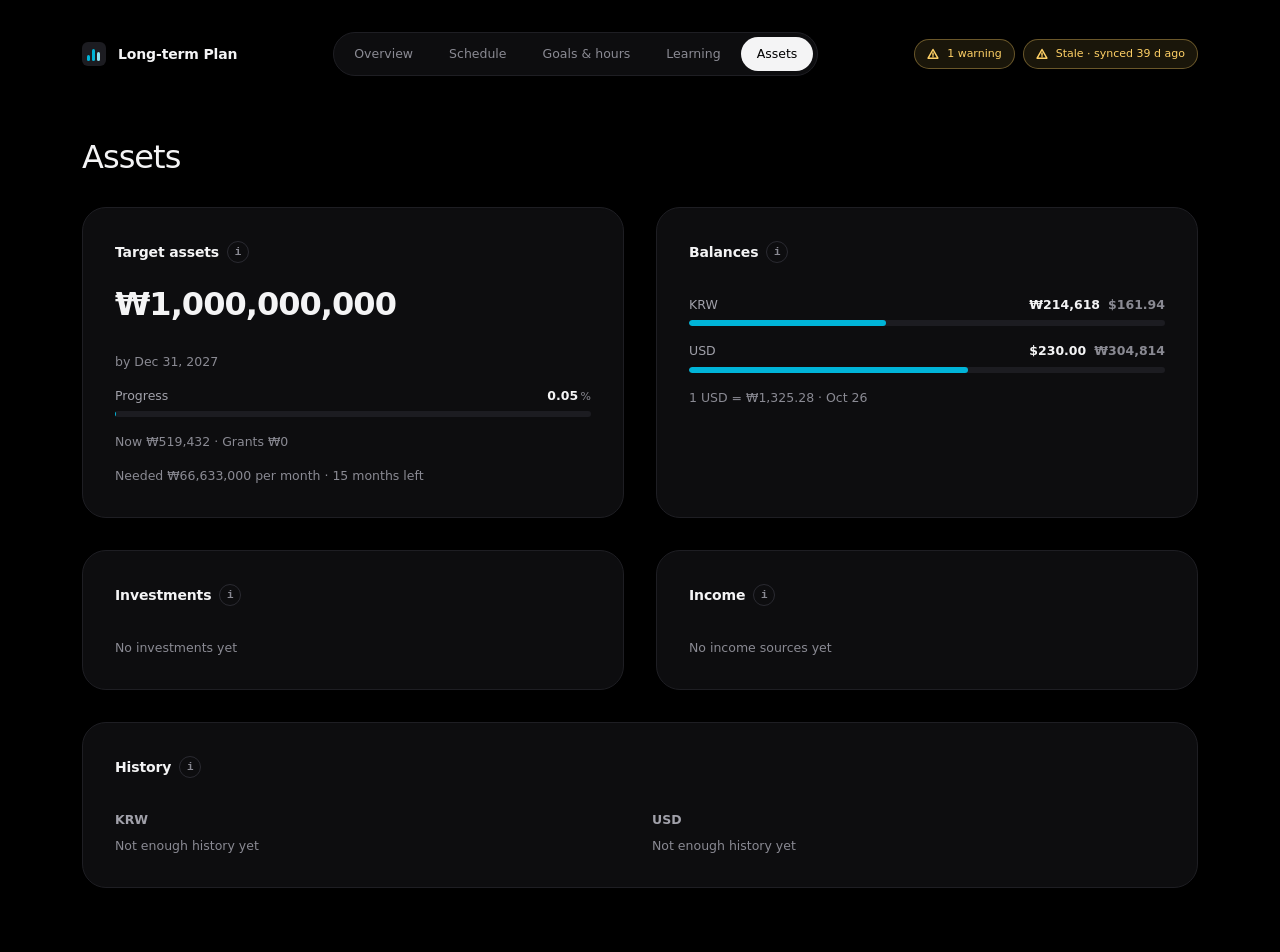
==== assets.html @ 151f0f2e "Update dashboard 2026-10-27 15:44" ====
<!doctype html>
<html lang="en">
  <head>
    <meta charset="utf-8" />
    <meta name="viewport" content="width=device-width, initial-scale=1" />
    <title>Assets · Long-term Plan</title>
    <script type="module" crossorigin src="./assets/assets-DUbxH44J.js"></script>
    <link rel="modulepreload" crossorigin href="./assets/common-BaVeG4h6.js">
    <link rel="modulepreload" crossorigin href="./assets/line-BqFAXQ5T.js">
    <link rel="stylesheet" crossorigin href="./assets/common-CE85jbxt.css">
  </head>
  <body>
    <main id="app">Loading…</main>
  </body>
</html>
---- assets/common-CE85jbxt.css ----
.chart{position:relative;min-width:0;width:100%}.chart canvas{display:block;max-width:100%;border-radius:var(--r-xs);touch-action:manipulation}.chart canvas:focus-visible{outline:2px solid var(--accent-soft);outline-offset:4px}.chart-sr{position:absolute;width:1px;height:1px;margin:-1px;padding:0;overflow:hidden;clip:rect(0 0 0 0);clip-path:inset(50%);white-space:nowrap;border:0}.chart-fallback{overflow-x:auto}.chart-table{width:100%;border-collapse:collapse;font-size:var(--t-sm);color:var(--ink-2)}.chart-table caption{text-align:left;color:var(--ink-3);font-size:var(--t-xs);padding-bottom:var(--s1)}.chart-table th,.chart-table td{text-align:left;padding:6px var(--s1);border-bottom:1px solid var(--line);font-weight:500}.chart-table thead th{color:var(--ink-3);font-size:var(--t-xs)}.chart-table tbody th{color:var(--ink)}.chart-legend{display:flex;flex-wrap:wrap;align-items:center;gap:var(--s1) var(--s3);margin-top:var(--s2);color:var(--ink-2);font-size:var(--t-xs)}.chart-key{display:inline-flex;align-items:center;gap:6px;white-space:nowrap}.chart-sw{display:inline-block;flex:none;width:10px;height:10px;border-radius:var(--r-xs);background:var(--sw)}.chart-sw-line{width:14px;height:2px;border-radius:1px}.chart-sw-dot{width:8px;height:8px;border-radius:50%}.chart-sw-under{height:10px;background:linear-gradient(to top,var(--sw) 0 3px,var(--card-3) 3px)}.chart-sw-outline{background:var(--card-3);box-shadow:inset 0 0 0 2px var(--sw)}.chart-sw-hatch{background:repeating-linear-gradient(135deg,var(--sw) 0 1.5px,var(--card-2) 1.5px 4px)}.chart-sw-dash{width:14px;height:0;border-radius:0;background:none;border-top:2px dashed var(--sw)}.chart-sw-faded{opacity:.4}.chart-sw-warn{width:0;height:0;border-radius:0;background:none;border-left:5px solid transparent;border-right:5px solid transparent;border-bottom:9px solid var(--sw)}.chart-toggles{display:flex;flex-wrap:wrap;gap:var(--s1);margin-top:var(--s3)}.chart-toggle{display:inline-flex;align-items:center;gap:var(--s1);padding:6px var(--s2);border-radius:var(--r-pill);border:1px solid var(--line-2);background:var(--card-2);color:var(--ink);font-size:var(--t-xs);cursor:pointer;transition:opacity .25s var(--spring),background-color .25s var(--spring)}.chart-toggle:hover{background:var(--card-3)}.chart-toggle[aria-pressed=false]{opacity:.45}.chart-toggle[aria-pressed=false] .chart-sw{background:transparent;box-shadow:inset 0 0 0 1.5px var(--sw)}.chart-toggle .nu{color:var(--ink-2)}.ct-h{color:var(--ink);font-weight:600;margin-bottom:4px}.ct-r{display:flex;align-items:center;gap:var(--s1)}.ct-k{color:var(--ink-2)}.ct-v{margin-left:auto;padding-left:var(--s2);color:var(--ink);font-variant-numeric:tabular-nums;white-space:nowrap}.ct-n{margin-top:6px;color:var(--ink-3);font-size:var(--t-xs)}:root{color-scheme:dark;--bg: #000000;--card: #0D0D0F;--card-2: #151518;--card-3: #1C1C21;--line: #1E1E23;--line-2: #2A2A31;--ink: #F4F4F5;--ink-2: #A1A1AA;--ink-3: #8A8A93;--ink-4: #71717A;--accent: #00B4D8;--accent-hi: #48CAE4;--accent-soft: #90E0EF;--step-1: #03045E;--step-2: #023E8A;--step-3: #0077B6;--step-4: #00B4D8;--step-5: #48CAE4;--step-6: #90E0EF;--heat-2: #0096C7;--cat-1: #0096C7;--cat-2: #DE7501;--cat-3: #E2408E;--cat-4: #8837C6;--cat-other: #77727F;--warn: #FFD166;--warn-tint: rgba(255, 209, 102, .1);--warn-edge: rgba(255, 209, 102, .35);--s1: 8px;--s2: 12px;--s3: 16px;--s4: 24px;--s5: 32px;--s6: 48px;--s7: 64px;--t-xs: 11px;--t-sm: 12.5px;--t-md: 14px;--t-lg: 16px;--t-xl: 24px;--t-2xl: 32px;--r-card: 24px;--r-in: 14px;--r-sm: 6px;--r-xs: 3px;--r-pill: 999px;--sans: ui-sans-serif, system-ui, -apple-system, "Segoe UI", Roboto, "Helvetica Neue", Arial, sans-serif;--mono: ui-monospace, "SFMono-Regular", Menlo, Consolas, "Liberation Mono", monospace;--spring: cubic-bezier(.2, .8, .2, 1);--spring-bounce: cubic-bezier(.34, 1.32, .64, 1);--glass-tint: rgba(28, 28, 33, .84);--glass-solid: #1C1C21;--glass-spec: linear-gradient(140deg, rgba(244, 244, 245, .1) 0%, rgba(244, 244, 245, .025) 36%, rgba(244, 244, 245, 0) 58%, rgba(244, 244, 245, .045) 100%);--glass-edge: rgba(244, 244, 245, .12);--glass-shadow: inset 1px 1px 0 rgba(244, 244, 245, .16), inset -1px -1px 0 rgba(244, 244, 245, .03), 0 18px 40px -12px rgba(0, 0, 0, .75), 0 2px 8px rgba(0, 0, 0, .35);--glass-blur: blur(20px) saturate(180%)}*{box-sizing:border-box}html{scroll-behavior:smooth;-webkit-text-size-adjust:100%}html.locked{overflow:hidden}body{margin:0;background:var(--bg);color:var(--ink);font-family:var(--sans);font-size:var(--t-md);line-height:1.45;-webkit-font-smoothing:antialiased;font-variant-numeric:tabular-nums}button{font:inherit;color:inherit}:focus-visible{outline:2px solid var(--accent-soft);outline-offset:2px}[hidden]{display:none!important}.sr-only{position:absolute;width:1px;height:1px;margin:-1px;padding:0;overflow:hidden;clip:rect(0 0 0 0);white-space:nowrap;border:0}.ic{width:12px;height:12px;flex:none;fill:none;stroke:currentColor;stroke-width:2;stroke-linecap:round;stroke-linejoin:round}.wrap{max-width:1180px;margin:0 auto;padding:var(--s5) var(--s5) var(--s7)}.nu{white-space:nowrap}.nu .u{font-size:max(.56em,var(--t-xs));font-weight:500;color:var(--ink-3);margin-left:.22em;letter-spacing:0}.top{display:flex;align-items:center;flex-wrap:wrap;gap:var(--s2) var(--s3)}.brand{display:flex;align-items:center;gap:var(--s2);color:var(--ink);text-decoration:none;font-weight:600;font-size:var(--t-md);letter-spacing:-.01em;white-space:nowrap;border-radius:var(--r-sm)}.logo{display:inline-flex;align-items:flex-end;gap:2px;height:24px;width:24px;padding:5px;border-radius:var(--r-sm);background:var(--card-3)}.logo i{display:block;width:3px;border-radius:2px;background:var(--accent)}.logo i:nth-child(1){height:6px}.logo i:nth-child(2){height:12px}.logo i:nth-child(3){height:9px;background:var(--accent-soft)}.nav{display:flex;gap:4px;padding:4px;margin:0 auto;background:var(--card);border:1px solid var(--line);border-radius:var(--r-pill);overflow-x:auto;scrollbar-width:none}.nav::-webkit-scrollbar{display:none}.nav a{padding:var(--s1) var(--s3);border-radius:var(--r-pill);color:var(--ink-3);text-decoration:none;font-size:var(--t-sm);font-weight:500;white-space:nowrap;text-align:center;transition:color .25s var(--spring),background-color .25s var(--spring)}.nav a:hover{color:var(--ink);background:var(--card-2)}.nav a[aria-current=page]{color:var(--bg);background:var(--ink)}.badges{display:flex;align-items:center;justify-content:flex-end;flex-wrap:wrap;gap:var(--s1)}.badge{display:inline-flex;align-items:center;gap:var(--s1);padding:6px var(--s2);border-radius:var(--r-pill);background:var(--card);border:1px solid var(--line);font-size:var(--t-xs);font-weight:500;color:var(--ink-2);white-space:nowrap;outline-offset:2px}.badge .mark-slot{display:inline-flex}.badge .dot{width:7px;height:7px;border-radius:50%;background:var(--accent-soft);animation:pulse 2.4s var(--spring) infinite}.badge.unknown .dot{background:var(--ink-4);animation:none}.badge.lint .ic{color:var(--accent-soft)}.badge.warn{color:var(--warn);background:var(--warn-tint);border-color:var(--warn-edge)}.badge.warn .ic{color:var(--warn)}.badge.newer{color:var(--ink-3);background:transparent;border-color:transparent;padding-left:0;padding-right:0}@keyframes pulse{0%{box-shadow:0 0 #90e0ef73}70%{box-shadow:0 0 0 7px #90e0ef00}to{box-shadow:0 0 #90e0ef00}}.hello{display:flex;align-items:flex-end;justify-content:space-between;flex-wrap:wrap;gap:var(--s3);margin:var(--s7) 0 var(--s5)}.hello h1{margin:0;font-size:var(--t-2xl);font-weight:500;letter-spacing:-.03em;line-height:1.1}.seg{display:inline-flex;padding:4px;background:var(--card);border:1px solid var(--line);border-radius:var(--r-pill)}.seg button{border:1px solid transparent;background:none;padding:var(--s1) var(--s3);border-radius:var(--r-pill);font-size:var(--t-sm);font-weight:500;color:var(--ink-3);cursor:pointer;white-space:nowrap;transition:color .25s var(--spring),background-color .35s var(--spring),border-color .35s var(--spring)}.seg button:hover{color:var(--ink-2)}.seg button[aria-checked=true]{color:var(--ink);background:var(--card-3);border-color:var(--line-2)}.seg button:focus-visible{outline-offset:0}.row{display:grid;gap:var(--s5)}.row.two{grid-template-columns:1fr 1fr}.row[aria-busy=true]{min-height:200px}.card{position:relative;min-width:0;background:var(--card);border:1px solid var(--line);border-radius:var(--r-card);padding:var(--s5);transition:border-color .35s var(--spring),transform .45s var(--spring),box-shadow .45s var(--spring)}.card:hover{border-color:var(--line-2);transform:translateY(-1px);box-shadow:0 18px 40px -20px #000000e6}.card-h{display:flex;align-items:center;justify-content:space-between;gap:var(--s1) var(--s2);min-height:24px}.card-h h3{margin:0;font-size:var(--t-md);font-weight:600;letter-spacing:-.01em;display:flex;align-items:center;gap:var(--s1);min-width:0}.card-v:empty{display:none}.card-v{margin-top:var(--s4)}.bignum{font-size:var(--t-2xl);font-weight:600;letter-spacing:-.03em;line-height:1}.card-b{margin-top:var(--s5)}.card-state{display:flex;align-items:center;flex-wrap:wrap;gap:var(--s2);color:var(--ink-2);font-size:var(--t-sm)}.card-state p{margin:0}.card-state .ic{width:14px;height:14px;color:var(--ink-3)}.card-state.empty{color:var(--ink-3)}.btn{display:inline-flex;align-items:center;gap:var(--s1);padding:6px var(--s3);border-radius:var(--r-pill);border:1px solid var(--line-2);background:var(--card-2);color:var(--ink);font-size:var(--t-sm);font-weight:500;cursor:pointer;transition:background-color .25s var(--spring),border-color .25s var(--spring),transform .3s var(--spring-bounce)}.btn:hover{background:var(--card-3);border-color:var(--ink-4)}.btn:active{transform:scale(.96)}.info{width:22px;height:22px;padding:0;flex:none;border-radius:50%;border:1px solid var(--line-2);background:transparent;color:var(--ink-3);font-family:var(--mono);font-size:var(--t-xs);font-weight:600;line-height:1;cursor:pointer;display:inline-grid;place-items:center;transition:color .25s var(--spring),border-color .25s var(--spring),background-color .25s var(--spring),transform .35s var(--spring-bounce)}.info:hover,.info[aria-expanded=true]{color:var(--ink);border-color:var(--ink-4);background:var(--card-2)}.info:active{transform:scale(.92)}.chips{display:flex;flex-wrap:wrap;gap:var(--s1)}.kv{display:grid;grid-template-columns:auto 1fr;gap:var(--s2) var(--s4);margin:0;font-size:var(--t-md)}.kv dt{color:var(--ink-3)}.kv dd{margin:0;color:var(--ink);font-weight:600}.reveal{opacity:0}.reveal.in{animation:rise .8s var(--spring) both;animation-delay:calc(var(--i, 0) * 90ms)}@keyframes rise{0%{opacity:0;translate:0 16px}to{opacity:1;translate:0 0}}.no-motion *,.no-motion *:before,.no-motion *:after{animation:none!important;transition:none!important}.no-motion .reveal{opacity:1!important}.no-motion{scroll-behavior:auto}@media(prefers-reduced-motion:reduce){*,*:before,*:after{animation:none!important;transition:none!important}.reveal{opacity:1!important}html{scroll-behavior:auto}}@media(max-width:860px){.row.two{grid-template-columns:1fr}.nav{order:3;flex:1 1 100%;margin:0}.nav a{flex:1 1 auto}.badges{margin-left:auto}}@media(max-width:380px){.nav a{font-size:var(--t-xs)}}@media(max-width:640px){.wrap{padding:var(--s3) var(--s3) var(--s6)}.nav{gap:2px}.nav a{padding:var(--s1) 6px}.hello{margin:var(--s6) 0 var(--s4)}.seg{width:100%}.seg button{flex:1}.row{gap:var(--s3)}.card{padding:var(--s4)}.card-b{margin-top:var(--s4)}}.glass{background:var(--glass-spec),var(--glass-tint);-webkit-backdrop-filter:var(--glass-blur);backdrop-filter:var(--glass-blur);border:1px solid var(--glass-edge);box-shadow:var(--glass-shadow);color:var(--ink-2)}@supports not ((backdrop-filter: blur(1px)) or (-webkit-backdrop-filter: blur(1px))){.glass{background:var(--glass-spec),var(--glass-solid)}}@media(prefers-reduced-transparency:reduce){.glass{background:var(--glass-solid);-webkit-backdrop-filter:none;backdrop-filter:none}}.tip{position:fixed;left:0;top:0;z-index:60;pointer-events:none;max-width:280px;padding:10px var(--s2);border-radius:var(--r-in);font-size:var(--t-sm);line-height:1.5;color:var(--ink);--glass-tint: rgba(28, 28, 33, .92);opacity:0;visibility:hidden;transform:translateY(4px) scale(.98);transition:opacity .18s var(--spring),transform .3s var(--spring),visibility 0s linear .3s}.tip.on{opacity:1;visibility:visible;transform:none;transition:opacity .18s var(--spring),transform .3s var(--spring)}.pop{position:absolute;z-index:50;padding:var(--s2) var(--s3);border-radius:var(--r-in);font-size:var(--t-sm);line-height:1.55;opacity:0;transform:scale(.94) translateY(-6px);transition:opacity .2s var(--spring),transform .38s var(--spring)}.pop{font-weight:400;letter-spacing:normal;text-align:left;white-space:normal}.card:has(.pop){z-index:5}.pop.open{opacity:1;transform:none;transition:opacity .22s var(--spring),transform .42s var(--spring-bounce)}.pop:focus,.pop:focus-visible{outline:none}.pop p{margin:0}.pop p+p{margin-top:6px}.pop .pop-h{color:var(--ink);font-weight:600;margin-bottom:4px}.scrim{position:fixed;top:0;right:0;bottom:0;left:0;z-index:70;background:#0009;opacity:0;transition:opacity .3s var(--spring)}.scrim.open{opacity:1}.drawer{position:fixed;z-index:71;top:var(--s2);right:var(--s2);bottom:var(--s2);width:min(420px,calc(100vw - var(--s4)));display:flex;flex-direction:column;border-radius:var(--r-card);overflow:hidden;--glass-tint: rgba(28, 28, 33, .92);transform:translate(calc(100% + var(--s4)));transition:transform .45s var(--spring)}.drawer.open{transform:none}.drawer:focus,.drawer:focus-visible{outline:none}.drawer-h{display:flex;align-items:center;justify-content:space-between;gap:var(--s2);padding:var(--s4) var(--s4) var(--s3)}.drawer-h h2{margin:0;font-size:var(--t-lg);font-weight:600;color:var(--ink);letter-spacing:-.01em}.drawer-x{width:32px;height:32px;padding:0;display:inline-grid;place-items:center;flex:none;border-radius:var(--r-pill);border:1px solid var(--glass-edge);background:transparent;color:var(--ink-2);cursor:pointer;transition:color .2s var(--spring),background-color .2s var(--spring)}.drawer-x:hover{color:var(--ink);background:#f4f4f50f}.drawer-x .ic{width:14px;height:14px}.drawer-b{flex:1;overflow-y:auto;padding:0 var(--s4) var(--s4);overscroll-behavior:contain}@media(max-width:600px){.drawer{top:auto;left:var(--s1);right:var(--s1);bottom:0;width:auto;max-height:82vh;border-radius:var(--r-card) var(--r-card) 0 0;border-bottom:0;transform:translateY(100%)}}.card.wide{grid-column:1 / -1}.card.span2{grid-column:span 2}.card.tall{grid-row:span 2}.card.tall.failed{grid-row:auto}.wrap[data-page=overview] .row.two{grid-template-columns:repeat(3,minmax(0,1fr))}.wrap[data-page=schedule] .row.two{align-items:start;grid-template-rows:auto auto 1fr}@media(max-width:860px){.wrap[data-page=overview] .row.two{grid-template-columns:minmax(0,1fr)}.card.span2{grid-column:auto}.card.tall{grid-row:auto}.wrap[data-page=schedule] .row.two{grid-template-rows:none}}.muted{margin:0;color:var(--ink-3);font-size:var(--t-sm)}.card-foot{display:flex;flex-wrap:wrap;align-items:center;gap:var(--s1) var(--s3);margin-top:var(--s3)}.nu.dim .v{color:var(--ink-3)}.status{display:inline-flex;align-items:center;gap:6px;color:var(--ink-2);font-size:var(--t-sm);font-weight:500}.status .ic{width:14px;height:14px}.status.ok .ic{color:var(--accent-soft)}.status.warn{color:var(--warn)}.tag{display:inline-flex;flex:none;align-items:center;gap:6px;padding:2px var(--s1);border-radius:var(--r-pill);border:1px solid var(--line-2);color:var(--ink-2);font-size:var(--t-xs);font-weight:500;white-space:nowrap}.tag .sw{width:8px;height:8px;border-radius:50%;background:var(--sw)}.tag .ic{width:10px;height:10px}.tag.exam{color:var(--warn);border-color:var(--warn-edge);background:var(--warn-tint)}.ext{display:inline-flex;align-items:center;gap:4px;width:fit-content;color:var(--accent-soft);font-size:var(--t-xs);font-weight:500;text-decoration:none;border-radius:var(--r-xs)}.ext:hover{color:var(--ink);text-decoration:underline;text-underline-offset:3px}.ext-ic{font-family:var(--mono)}.card.kpi{display:flex;flex-direction:column}.card.kpi .card-b{flex:1;display:flex;margin-top:var(--s3)}.kpi-b{flex:1;display:flex;flex-direction:column;gap:var(--s1);min-width:0}.kpi-name{display:flex;flex-wrap:wrap;align-items:center;gap:var(--s1);color:var(--ink);font-weight:500;overflow-wrap:anywhere}.kpi-when{color:var(--ink-3);font-size:var(--t-sm)}.kpi-row{display:flex;flex-wrap:wrap;align-items:center;gap:var(--s1) var(--s3)}.go{display:inline-flex;align-items:center;gap:6px;width:fit-content;margin-top:auto;padding-top:var(--s2);color:var(--ink-3);font-size:var(--t-xs);font-weight:500;text-decoration:none;border-radius:var(--r-xs);transition:color .25s var(--spring)}.go:after{content:"";position:absolute;top:0;right:0;bottom:0;left:0;border-radius:inherit}.card.kpi:hover .go,.go:focus-visible{color:var(--ink)}.card.kpi .info{position:relative;z-index:1}.items{list-style:none;margin:0;padding:0}.item{display:grid;grid-template-columns:minmax(0,1fr) auto;align-items:center;gap:4px var(--s3);padding:var(--s2) 0;border-top:1px solid var(--line)}.items>.item:first-child,.sep+.item{border-top:0}.it-main{display:flex;flex-wrap:wrap;align-items:center;gap:4px var(--s1);min-width:0}.it-name{color:var(--ink);font-weight:500;text-decoration:none;overflow-wrap:anywhere}a.it-name:hover{text-decoration:underline;text-underline-offset:3px}.it-due{display:flex;align-items:center;justify-content:flex-end;gap:var(--s1);font-size:var(--t-sm);white-space:nowrap}.it-due .d{color:var(--ink-2)}.rel{min-width:4.6em;text-align:right;color:var(--ink);font-weight:600}.rel .pre{margin-right:.25em;color:var(--ink-3);font-size:var(--t-xs);font-weight:500}.it-info{display:inline-grid;place-items:center;width:18px;height:18px;border-radius:50%;border:1px solid var(--line-2);color:var(--ink-4)}.it-info .ic{width:10px;height:10px}.item .ext{grid-column:1 / -1}.item.hl{margin:0 calc(-1 * var(--s1));padding-left:var(--s2);padding-right:var(--s1);border-radius:var(--r-sm);background:var(--card-2);box-shadow:inset 2px 0 0 var(--accent-soft)}.item.hl:focus{outline:none}.sep{padding:var(--s3) 0 4px;color:var(--ink-3);font-size:var(--t-xs);font-weight:600;letter-spacing:.02em}.sep:first-child{padding-top:0}.sep.none{font-weight:500}.filters{display:flex;flex-wrap:wrap;align-items:center;gap:var(--s1) var(--s2)}.chip-f{padding:6px var(--s2);border-radius:var(--r-pill);border:1px solid var(--line-2);background:var(--card-2);color:var(--ink);font-size:var(--t-xs);font-weight:500;cursor:pointer;transition:background-color .25s var(--spring),color .25s var(--spring)}.chip-f:hover{background:var(--card-3)}.chip-f[aria-pressed=false]{background:transparent;color:var(--ink-4);text-decoration:line-through}.search{flex:1 1 120px;min-width:0;padding:6px var(--s2);border-radius:var(--r-pill);border:1px solid var(--line-2);background:var(--card-2);color:var(--ink);font:inherit;font-size:var(--t-sm)}.search::placeholder{color:var(--ink-4)}.seg-mini{display:inline-flex;padding:3px;border-radius:var(--r-pill);border:1px solid var(--line);background:var(--card)}.seg-mini button{padding:4px 10px;border:0;border-radius:var(--r-pill);background:none;color:var(--ink-3);font-size:var(--t-xs);font-weight:500;white-space:nowrap;cursor:pointer}.seg-mini button[aria-pressed=true]{background:var(--card-3);color:var(--ink)}.up-list{margin-top:var(--s3)}.more{margin-top:var(--s2)}.more:empty{display:none}.range-l{margin-bottom:var(--s3)}.stats{display:flex;flex-wrap:wrap;gap:var(--s3) var(--s5)}.stat{display:flex;flex-direction:column;gap:2px;border-radius:var(--r-xs)}.stat .nu{font-size:var(--t-xl);font-weight:600;letter-spacing:-.02em;line-height:1.1}.stat-l{color:var(--ink-3);font-size:var(--t-xs)}.vitals{display:grid;grid-template-columns:repeat(2,minmax(0,1fr));gap:var(--s4) var(--s6)}.vitals .card-foot{grid-column:1 / -1;margin-top:0}.vt-col{display:flex;flex-direction:column;gap:var(--s2);min-width:0}.vt-h{display:flex;flex-wrap:wrap;justify-content:space-between;gap:4px var(--s2);color:var(--ink-2);font-size:var(--t-sm)}@media(max-width:640px){.vitals{grid-template-columns:minmax(0,1fr)}}.pd-bars{display:flex;align-items:flex-end;gap:var(--s1);margin-top:var(--s1)}.pd-day{flex:1 1 0;min-width:0;max-width:48px;display:flex;flex-direction:column;align-items:center;gap:6px;border-radius:var(--r-xs)}.pd-track{position:relative;width:100%;max-width:14px;height:64px;overflow:hidden;border-radius:var(--r-xs);background:var(--card-3)}.pd-fill{position:absolute;right:0;bottom:0;left:0;background:var(--accent)}.pd-day.none .pd-track{background:none;box-shadow:inset 0 0 0 1px var(--line-2)}.pd-l{min-height:1em;color:var(--ink-3);font-family:var(--mono);font-size:var(--t-xs);white-space:nowrap}.rows{display:grid;gap:var(--s3)}.br{display:block;width:100%;min-width:0;padding:0;border:0;background:none;color:inherit;font:inherit;text-align:left;border-radius:var(--r-sm)}.br.press{width:calc(100% + 2 * var(--s1));margin:-6px calc(-1 * var(--s1));padding:6px var(--s1);cursor:pointer;transition:background-color .25s var(--spring)}.br.press:hover{background:var(--card-2)}.br-t{display:flex;justify-content:space-between;gap:var(--s2);margin-bottom:6px;font-size:var(--t-sm)}.br-l{min-width:0;overflow:hidden;color:var(--ink-2);text-overflow:ellipsis;white-space:nowrap}.br-v{display:flex;flex:none;gap:var(--s1);font-weight:600}.track{height:6px;overflow:hidden;border-radius:var(--r-pill);background:var(--card-3)}.track.unknown{background:repeating-linear-gradient(135deg,var(--line-2) 0 1.5px,var(--card-2) 1.5px 4px)}.fill{height:100%;border-radius:inherit;background:var(--accent)}.lgrid{display:grid;grid-template-columns:repeat(4,minmax(0,1fr));gap:var(--s4)}.lsec-n{margin-bottom:var(--s1);color:var(--ink-3);font-size:var(--t-xs);font-weight:600}.lcells{display:flex;flex-wrap:wrap;gap:6px}.lc{width:36px;height:36px;padding:0;border-radius:var(--r-sm);border:1px solid var(--line-2);background:var(--card-2);color:var(--ink-2);font-family:var(--mono);font-size:var(--t-sm);font-weight:600;cursor:pointer;transition:background-color .25s var(--spring),transform .3s var(--spring-bounce)}.lc:hover{background:var(--card-3);color:var(--ink)}.lc:active{transform:scale(.94)}.lc.done{border-color:transparent;background:var(--accent);color:var(--bg)}@media(max-width:860px){.lgrid{grid-template-columns:repeat(2,minmax(0,1fr))}}@media(max-width:480px){.lgrid{grid-template-columns:minmax(0,1fr)}}.hours{display:flex;flex-direction:column;gap:var(--s2)}.hm{position:relative;height:12px;margin-top:var(--s1);border-radius:var(--r-pill);background:var(--card-3)}.hm-in{position:absolute;top:0;bottom:0;left:0;border-radius:var(--r-pill) 0 0 var(--r-pill);background:var(--accent)}.hm-over{position:absolute;top:0;bottom:0;background:var(--warn)}.hm-cap{position:absolute;top:-4px;bottom:-4px;width:2px;margin-left:-1px;border-radius:1px;background:var(--ink)}.hm-scale{text-align:right;color:var(--ink-2);font-size:var(--t-sm)}.drow{display:flex;flex-wrap:wrap;gap:var(--s1) var(--s3);margin-bottom:var(--s3)}.drow:empty{display:none}.dsec{margin-top:var(--s4)}.dsec h3{margin:0 0 var(--s1);color:var(--ink-3);font-size:var(--t-xs);font-weight:600}.dtable{width:100%;border-collapse:collapse;font-size:var(--t-sm)}.dtable th,.dtable td{padding:var(--s1) 4px;border-bottom:1px solid var(--line);text-align:left;font-weight:500}.dtable thead th{color:var(--ink-3);font-size:var(--t-xs)}.dtable tbody th{color:var(--ink)}.dtable td{color:var(--ink-2)}.goals{list-style:none;margin:0;padding:0}.goal{display:grid;grid-template-columns:40px minmax(0,1fr);align-items:center;gap:6px var(--s2);padding:var(--s2) 0;border-top:1px solid var(--line)}.goal:first-child{border-top:0}.goal-code{color:var(--ink);font-family:var(--mono);font-size:var(--t-sm);font-weight:600}.goal-mid{display:flex;flex-direction:column;gap:6px;min-width:0}.goal .ext{grid-column:2}.goal.hl{margin:0 calc(-1 * var(--s1));padding-left:var(--s1);padding-right:var(--s1);border-radius:var(--r-sm);background:#f4f4f50d;box-shadow:inset 2px 0 0 var(--accent-soft)}.drawer .track{background:var(--line-2)}.hist2{display:grid;grid-template-columns:repeat(2,minmax(0,1fr));gap:var(--s4)}.hist-h{margin:0 0 var(--s1);color:var(--ink-2);font-size:var(--t-sm);font-weight:600}@media(max-width:640px){.hist2{grid-template-columns:minmax(0,1fr)}}
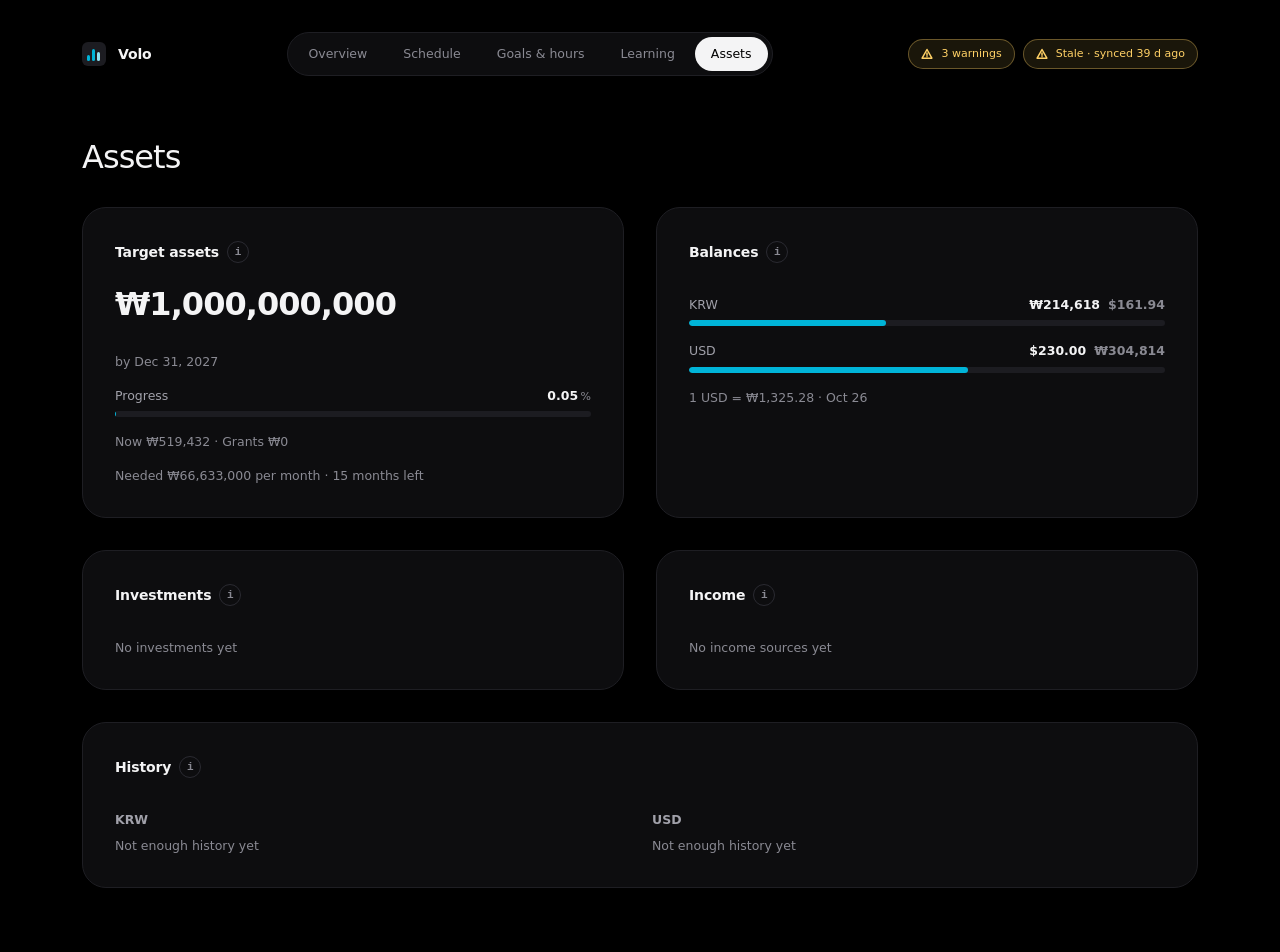
==== commit 55d97f18: "Update dashboard 2026-10-27 15:59" ====
--- a/assets.html
+++ b/assets.html
@@ -3,10 +3,10 @@
   <head>
     <meta charset="utf-8" />
     <meta name="viewport" content="width=device-width, initial-scale=1" />
-    <title>Assets · Long-term Plan</title>
-    <script type="module" crossorigin src="./assets/assets-DUbxH44J.js"></script>
-    <link rel="modulepreload" crossorigin href="./assets/common-BaVeG4h6.js">
-    <link rel="modulepreload" crossorigin href="./assets/line-BqFAXQ5T.js">
+    <title>Assets · Volo</title>
+    <script type="module" crossorigin src="./assets/assets-CVIBarc4.js"></script>
+    <link rel="modulepreload" crossorigin href="./assets/common-ibMrC92M.js">
+    <link rel="modulepreload" crossorigin href="./assets/line-DMNwioXU.js">
     <link rel="stylesheet" crossorigin href="./assets/common-CE85jbxt.css">
   </head>
   <body>
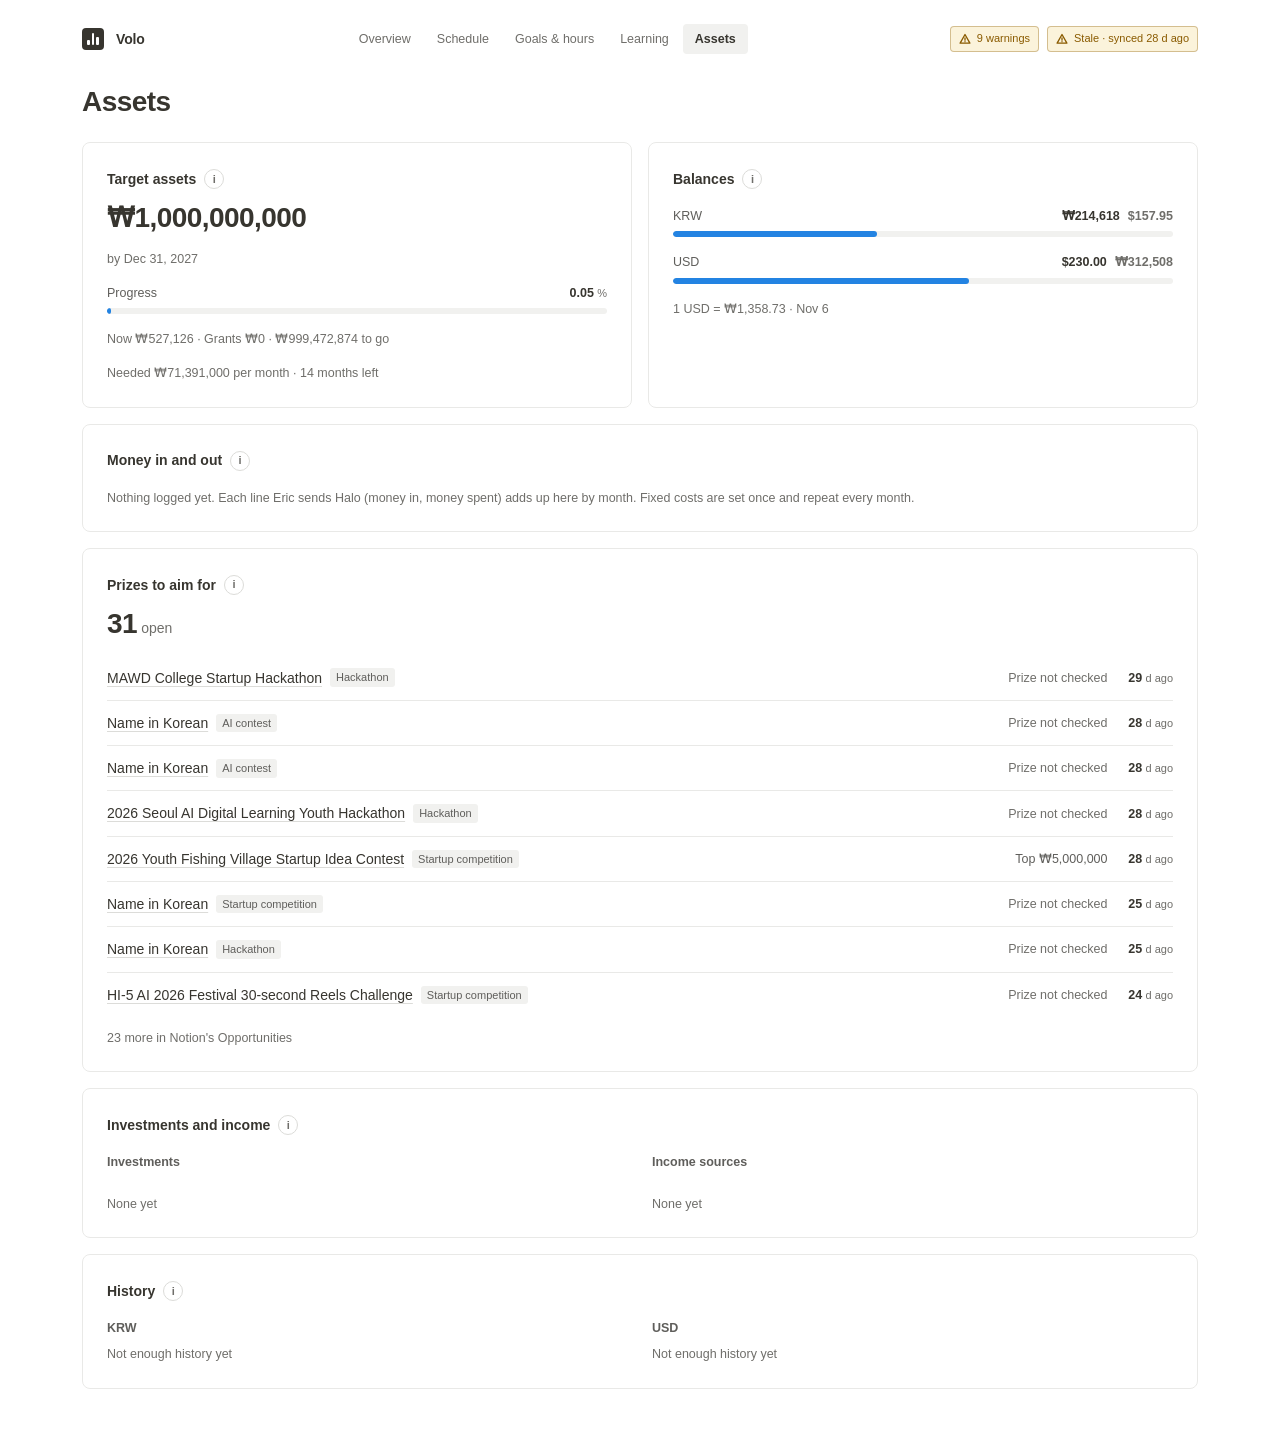
==== commit c9ec5106: "Update dashboard 2026-11-07 21:30" ====
--- a/assets.html
+++ b/assets.html
@@ -4,10 +4,11 @@
     <meta charset="utf-8" />
     <meta name="viewport" content="width=device-width, initial-scale=1" />
     <title>Assets · Volo</title>
-    <script type="module" crossorigin src="./assets/assets-CVIBarc4.js"></script>
-    <link rel="modulepreload" crossorigin href="./assets/common-ibMrC92M.js">
-    <link rel="modulepreload" crossorigin href="./assets/line-DMNwioXU.js">
-    <link rel="stylesheet" crossorigin href="./assets/common-CE85jbxt.css">
+    <script type="module" crossorigin src="./assets/assets-BQ63Hv5b.js"></script>
+    <link rel="modulepreload" crossorigin href="./assets/common-BWTZXYtI.js">
+    <link rel="modulepreload" crossorigin href="./assets/line-CLrE_IYC.js">
+    <link rel="modulepreload" crossorigin href="./assets/assets-CeGKPMEt.js">
+    <link rel="stylesheet" crossorigin href="./assets/common-DN7FXJxy.css">
   </head>
   <body>
     <main id="app">Loading…</main>
--- a/assets/common-DN7FXJxy.css
+++ b/assets/common-DN7FXJxy.css
@@ -0,0 +1 @@
+.chart{position:relative;min-width:0;width:100%}.chart canvas{display:block;max-width:100%;border-radius:var(--r-xs);touch-action:manipulation}.chart canvas:focus-visible{outline:2px solid var(--accent-soft);outline-offset:4px}.chart-sr{position:absolute;width:1px;height:1px;margin:-1px;padding:0;overflow:hidden;clip:rect(0 0 0 0);clip-path:inset(50%);white-space:nowrap;border:0}.chart-fallback{overflow-x:auto}.chart-table{width:100%;border-collapse:collapse;font-size:var(--t-sm);color:var(--ink-2)}.chart-table caption{text-align:left;color:var(--ink-3);font-size:var(--t-xs);padding-bottom:var(--s1)}.chart-table th,.chart-table td{text-align:left;padding:6px var(--s1);border-bottom:1px solid var(--line);font-weight:500}.chart-table thead th{color:var(--ink-3);font-size:var(--t-xs)}.chart-table tbody th{color:var(--ink)}.chart-legend{display:flex;flex-wrap:wrap;align-items:center;gap:var(--s1) var(--s3);margin-top:var(--s2);color:var(--ink-2);font-size:var(--t-xs)}.chart-key{display:inline-flex;align-items:center;gap:6px;white-space:nowrap}.chart-sw{display:inline-block;flex:none;width:10px;height:10px;border-radius:var(--r-xs);background:var(--sw)}.chart-sw-line{width:14px;height:2px;border-radius:1px}.chart-sw-dot{width:8px;height:8px;border-radius:50%}.chart-sw-under{height:10px;background:linear-gradient(to top,var(--sw) 0 3px,var(--card-3) 3px)}.chart-sw-outline{background:var(--card-3);box-shadow:inset 0 0 0 2px var(--sw)}.chart-sw-hatch{background:repeating-linear-gradient(135deg,var(--sw) 0 1.5px,var(--card-2) 1.5px 4px)}.chart-sw-dash{width:14px;height:0;border-radius:0;background:none;border-top:2px dashed var(--sw)}.chart-sw-faded{opacity:.4}.chart-sw-warn{width:0;height:0;border-radius:0;background:none;border-left:5px solid transparent;border-right:5px solid transparent;border-bottom:9px solid var(--sw)}.chart-toggles{display:flex;flex-wrap:wrap;gap:var(--s1);margin-top:var(--s3)}.chart-toggle{display:inline-flex;align-items:center;gap:var(--s1);padding:6px var(--s2);border-radius:var(--r-pill);border:1px solid var(--line-2);background:var(--card-2);color:var(--ink);font-size:var(--t-xs);cursor:pointer;transition:opacity .25s var(--spring),background-color .25s var(--spring)}.chart-toggle:hover{background:var(--card-3)}.chart-toggle[aria-pressed=false]{opacity:.45}.chart-toggle[aria-pressed=false] .chart-sw{background:transparent;box-shadow:inset 0 0 0 1.5px var(--sw)}.chart-toggle .nu{color:var(--ink-2)}.ct-h{color:var(--ink);font-weight:600;margin-bottom:4px}.ct-r{display:flex;align-items:center;gap:var(--s1)}.ct-k{color:var(--ink-2)}.ct-v{margin-left:auto;padding-left:var(--s2);color:var(--ink);font-variant-numeric:tabular-nums;white-space:nowrap}.ct-n{margin-top:6px;color:var(--ink-3);font-size:var(--t-xs)}:root{color-scheme:light;--bg: #FFFFFF;--card: #FFFFFF;--card-2: #F7F7F5;--card-3: #F1F1EF;--line: #E9E9E7;--line-2: #DCDCD9;--ink: #37352F;--ink-2: #5F5E5B;--ink-3: #6F6E6A;--ink-4: #91918E;--accent: #2383E2;--accent-hi: #1F74C8;--accent-soft: #0B6BCB;--on-accent: #FFFFFF;--step-1: #E3EEFA;--step-2: #C3DCF6;--step-3: #8EBDEE;--step-4: #2383E2;--step-5: #1A6AC0;--step-6: #124C8C;--heat-2: #5AA3EA;--cat-1: #337EA9;--cat-2: #D9730D;--cat-3: #C14C8A;--cat-4: #9065B0;--cat-other: #9B9A97;--warn: #8A5B00;--warn-tint: #FBF3DB;--warn-edge: rgba(138, 91, 0, .35);--s1: 8px;--s2: 12px;--s3: 16px;--s4: 24px;--s5: 32px;--s6: 48px;--s7: 64px;--t-xs: 11px;--t-sm: 12.5px;--t-md: 14px;--t-lg: 16px;--t-xl: 24px;--t-2xl: 32px;--r-card: 8px;--r-in: 6px;--r-sm: 4px;--r-xs: 3px;--r-pill: 999px;--sans: ui-sans-serif, -apple-system, BlinkMacSystemFont, "Segoe UI", Helvetica, "Apple Color Emoji", Arial, sans-serif;--mono: var(--sans);--spring: cubic-bezier(.2, .8, .2, 1);--spring-bounce: cubic-bezier(.34, 1.32, .64, 1);--glass-tint: #FFFFFF;--glass-solid: #FFFFFF;--glass-spec: none;--glass-edge: rgba(15, 15, 15, .08);--glass-shadow: 0 0 0 1px rgba(15, 15, 15, .05), 0 3px 6px rgba(15, 15, 15, .1), 0 9px 24px rgba(15, 15, 15, .2);--glass-blur: none;--scrim: rgba(15, 15, 15, .45)}@media(prefers-color-scheme:dark){:root:not([data-theme=light]){color-scheme:dark;--bg: #191919;--card: #191919;--card-2: #202020;--card-3: #2A2A2A;--line: #2F2F2F;--line-2: #3A3A3A;--ink: #FFFFFFCF;--ink-2: #C4C4C4;--ink-3: #9B9B9B;--ink-4: #6E6E6E;--accent: #2383E2;--accent-hi: #3E92E6;--accent-soft: #5EA7EF;--on-accent: #0E1B2A;--step-1: #1E2A38;--step-2: #1D3E61;--step-3: #1F5C97;--step-4: #2383E2;--step-5: #5EA7EF;--step-6: #A6CDF5;--heat-2: #2B6FB5;--cat-1: #529CCA;--cat-2: #FFA344;--cat-3: #E255A1;--cat-4: #9A6DD7;--cat-other: #979A9B;--warn: #FFD166;--warn-tint: rgba(255, 209, 102, .1);--warn-edge: rgba(255, 209, 102, .35);--glass-tint: #252525;--glass-solid: #252525;--glass-edge: rgba(255, 255, 255, .07);--glass-shadow: 0 0 0 1px rgba(15, 15, 15, .1), 0 3px 6px rgba(15, 15, 15, .2), 0 9px 24px rgba(15, 15, 15, .4);--scrim: rgba(0, 0, 0, .6)}}:root[data-theme=dark]{color-scheme:dark;--bg: #191919;--card: #191919;--card-2: #202020;--card-3: #2A2A2A;--line: #2F2F2F;--line-2: #3A3A3A;--ink: #FFFFFFCF;--ink-2: #C4C4C4;--ink-3: #9B9B9B;--ink-4: #6E6E6E;--accent: #2383E2;--accent-hi: #3E92E6;--accent-soft: #5EA7EF;--on-accent: #0E1B2A;--step-1: #1E2A38;--step-2: #1D3E61;--step-3: #1F5C97;--step-4: #2383E2;--step-5: #5EA7EF;--step-6: #A6CDF5;--heat-2: #2B6FB5;--cat-1: #529CCA;--cat-2: #FFA344;--cat-3: #E255A1;--cat-4: #9A6DD7;--cat-other: #979A9B;--warn: #FFD166;--warn-tint: rgba(255, 209, 102, .1);--warn-edge: rgba(255, 209, 102, .35);--glass-tint: #252525;--glass-solid: #252525;--glass-edge: rgba(255, 255, 255, .07);--glass-shadow: 0 0 0 1px rgba(15, 15, 15, .1), 0 3px 6px rgba(15, 15, 15, .2), 0 9px 24px rgba(15, 15, 15, .4);--scrim: rgba(0, 0, 0, .6)}*{box-sizing:border-box}html{scroll-behavior:smooth;-webkit-text-size-adjust:100%}html.locked{overflow:hidden}body{margin:0;background:var(--bg);color:var(--ink);font-family:var(--sans);font-size:var(--t-md);line-height:1.45;-webkit-font-smoothing:antialiased;font-variant-numeric:tabular-nums}button{font:inherit;color:inherit}:focus-visible{outline:2px solid var(--accent-soft);outline-offset:2px}::selection{background:#2383e247}a{color:var(--accent-soft);text-underline-offset:3px}[hidden]{display:none!important}.sr-only{position:absolute;width:1px;height:1px;margin:-1px;padding:0;overflow:hidden;clip:rect(0 0 0 0);white-space:nowrap;border:0}.ic{width:12px;height:12px;flex:none;fill:none;stroke:currentColor;stroke-width:1.75;stroke-linecap:round;stroke-linejoin:round}.wrap{max-width:1180px;margin:0 auto;padding:var(--s4) var(--s5) var(--s7)}.nu{white-space:nowrap}.nu .u{font-size:max(.5em,var(--t-xs));font-weight:500;color:var(--ink-3);margin-left:.3em;letter-spacing:0}.top{display:flex;align-items:center;flex-wrap:wrap;gap:var(--s2) var(--s3)}.brand{display:flex;align-items:center;gap:var(--s2);color:var(--ink);text-decoration:none;font-weight:600;font-size:var(--t-md);letter-spacing:-.01em;white-space:nowrap;border-radius:var(--r-sm)}.logo{display:inline-flex;align-items:flex-end;gap:2px;height:22px;width:22px;padding:5px;border-radius:var(--r-sm);background:var(--ink)}.logo i{display:block;width:3px;border-radius:1px;background:var(--bg)}.logo i:nth-child(1){height:5px}.logo i:nth-child(2){height:12px}.logo i:nth-child(3){height:8px}.nav{display:flex;gap:2px;margin:0 auto;overflow-x:auto;scrollbar-width:none}.nav::-webkit-scrollbar{display:none}.nav a{padding:6px var(--s2);border-radius:var(--r-sm);color:var(--ink-3);text-decoration:none;font-size:var(--t-sm);font-weight:500;white-space:nowrap;text-align:center;transition:color .25s var(--spring),background-color .25s var(--spring)}.nav a:hover{color:var(--ink);background:var(--card-2)}.nav a[aria-current=page]{color:var(--ink);background:var(--card-3);font-weight:600}.badges{display:flex;align-items:center;justify-content:flex-end;flex-wrap:wrap;gap:var(--s1)}.badge{display:inline-flex;align-items:center;gap:6px;padding:4px var(--s1);border-radius:var(--r-sm);background:transparent;border:1px solid transparent;font-size:var(--t-xs);font-weight:500;color:var(--ink-2);white-space:nowrap;outline-offset:2px}.badge .mark-slot{display:inline-flex}.badge .dot{width:7px;height:7px;border-radius:50%;background:#4dab9a}.badge.unknown .dot{background:var(--ink-4);animation:none}.badge.lint .ic{color:var(--ink-3)}.badge.warn{color:var(--warn);background:var(--warn-tint);border-color:var(--warn-edge)}.badge.warn .ic{color:var(--warn)}.badge.newer{color:var(--ink-3);background:transparent;border-color:transparent;padding-left:0;padding-right:0}.hello{display:flex;align-items:flex-end;justify-content:space-between;flex-wrap:wrap;gap:var(--s3);margin:var(--s5) 0 var(--s4)}.hello h1{margin:0;font-size:28px;font-weight:700;letter-spacing:-.02em;line-height:1.15}.seg{display:inline-flex;padding:3px;background:var(--card-3);border-radius:var(--r-in)}.seg button{border:1px solid transparent;background:none;padding:4px var(--s2);border-radius:var(--r-sm);font-size:var(--t-sm);font-weight:500;color:var(--ink-3);cursor:pointer;white-space:nowrap;transition:color .25s var(--spring),background-color .35s var(--spring),border-color .35s var(--spring)}.seg button:hover{color:var(--ink-2)}.seg button[aria-checked=true]{color:var(--ink);background:var(--bg);border-color:var(--line);box-shadow:0 1px 2px #0f0f0f1a}.seg button:focus-visible{outline-offset:0}.row{display:grid;gap:var(--s3)}.row.two{grid-template-columns:1fr 1fr}.row[aria-busy=true]{min-height:200px}.card{position:relative;min-width:0;background:var(--card);border:1px solid var(--line);border-radius:var(--r-card);padding:var(--s4);transition:border-color .25s var(--spring),background-color .25s var(--spring)}.card-h{display:flex;align-items:center;justify-content:space-between;gap:var(--s1) var(--s2);min-height:24px}.card-h h3{margin:0;font-size:var(--t-md);font-weight:600;letter-spacing:0;display:flex;align-items:center;gap:var(--s1);min-width:0}.card-v:empty{display:none}.card-v{margin-top:var(--s2)}.bignum{font-size:28px;font-weight:700;letter-spacing:-.02em;line-height:1.1}.card-b{margin-top:var(--s3)}.card-state{display:flex;align-items:center;flex-wrap:wrap;gap:var(--s2);color:var(--ink-2);font-size:var(--t-sm)}.card-state p{margin:0}.card-state .ic{width:14px;height:14px;color:var(--ink-3)}.card-state.empty{color:var(--ink-3)}.btn{display:inline-flex;align-items:center;gap:var(--s1);padding:5px var(--s2);border-radius:var(--r-sm);border:1px solid var(--line-2);background:var(--bg);color:var(--ink);font-size:var(--t-sm);font-weight:500;cursor:pointer;transition:background-color .25s var(--spring),border-color .25s var(--spring),transform .3s var(--spring-bounce)}.btn:hover{background:var(--card-2)}.btn:active{transform:scale(.96)}.info{width:20px;height:20px;padding:0;flex:none;border-radius:50%;border:1px solid var(--line-2);background:transparent;color:var(--ink-3);font-size:var(--t-xs);font-weight:600;line-height:1;cursor:pointer;display:inline-grid;place-items:center;transition:color .25s var(--spring),border-color .25s var(--spring),background-color .25s var(--spring),transform .35s var(--spring-bounce)}.info:hover,.info[aria-expanded=true]{color:var(--ink);border-color:var(--ink-4);background:var(--card-3)}.info:active{transform:scale(.92)}.chips{display:flex;flex-wrap:wrap;gap:var(--s1)}.kv{display:grid;grid-template-columns:auto 1fr;gap:var(--s2) var(--s4);margin:0;font-size:var(--t-md)}.kv dt{color:var(--ink-3)}.kv dd{margin:0;color:var(--ink);font-weight:600}.reveal{opacity:0}.reveal.in{animation:rise .8s var(--spring) both;animation-delay:calc(var(--i, 0) * 90ms)}@keyframes rise{0%{opacity:0;translate:0 16px}to{opacity:1;translate:0 0}}.no-motion *,.no-motion *:before,.no-motion *:after{animation:none!important;transition:none!important}.no-motion .reveal{opacity:1!important}.no-motion{scroll-behavior:auto}@media(prefers-reduced-motion:reduce){*,*:before,*:after{animation:none!important;transition:none!important}.reveal{opacity:1!important}html{scroll-behavior:auto}}@media(max-width:860px){.nav{order:3;flex:1 1 100%;margin:0}.nav a{flex:1 1 auto}.badges{margin-left:auto}}@media(max-width:600px){.row.two{grid-template-columns:1fr}}@media(max-width:380px){.nav a{font-size:var(--t-xs)}}@media(max-width:640px){.wrap{padding:var(--s3) var(--s3) var(--s6)}.nav{gap:2px}.nav a{padding:var(--s1) 6px}.hello{margin:var(--s4) 0 var(--s3)}.hello h1{font-size:var(--t-xl)}.seg{width:100%}.seg button{flex:1}.row{gap:var(--s3)}.card{padding:var(--s3)}}.glass{background:var(--glass-spec),var(--glass-tint);-webkit-backdrop-filter:var(--glass-blur);backdrop-filter:var(--glass-blur);border:1px solid var(--glass-edge);box-shadow:var(--glass-shadow);color:var(--ink-2);background-clip:padding-box}@supports not ((backdrop-filter: blur(1px)) or (-webkit-backdrop-filter: blur(1px))){.glass{background:var(--glass-spec),var(--glass-solid)}}@media(prefers-reduced-transparency:reduce){.glass{background:var(--glass-solid);-webkit-backdrop-filter:none;backdrop-filter:none}}.tip{position:fixed;left:0;top:0;z-index:60;pointer-events:none;max-width:280px;padding:10px var(--s2);border-radius:var(--r-in);font-size:var(--t-sm);line-height:1.5;color:var(--ink);opacity:0;visibility:hidden;transform:translateY(4px) scale(.98);transition:opacity .18s var(--spring),transform .3s var(--spring),visibility 0s linear .3s}.tip.on{opacity:1;visibility:visible;transform:none;transition:opacity .18s var(--spring),transform .3s var(--spring)}.pop{position:absolute;z-index:50;padding:var(--s2) var(--s3);border-radius:var(--r-in);font-size:var(--t-sm);line-height:1.55;opacity:0;transform:scale(.94) translateY(-6px);transition:opacity .2s var(--spring),transform .38s var(--spring)}.pop{font-weight:400;letter-spacing:normal;text-align:left;white-space:normal}.card:has(.pop){z-index:5}.pop.open{opacity:1;transform:none;transition:opacity .22s var(--spring),transform .42s var(--spring-bounce)}.pop:focus,.pop:focus-visible{outline:none}.pop p{margin:0}.pop p+p{margin-top:6px}.pop .pop-h{color:var(--ink);font-weight:600;margin-bottom:4px}.scrim{position:fixed;top:0;right:0;bottom:0;left:0;z-index:70;background:var(--scrim);opacity:0;transition:opacity .3s var(--spring)}.scrim.open{opacity:1}.drawer{position:fixed;z-index:71;top:var(--s2);right:var(--s2);bottom:var(--s2);width:min(420px,calc(100vw - var(--s4)));display:flex;flex-direction:column;border-radius:var(--r-card);overflow:hidden;transform:translate(calc(100% + var(--s4)));transition:transform .45s var(--spring)}.drawer.open{transform:none}.drawer:focus,.drawer:focus-visible{outline:none}.drawer-h{display:flex;align-items:center;justify-content:space-between;gap:var(--s2);padding:var(--s4) var(--s4) var(--s3)}.drawer-h h2{margin:0;font-size:var(--t-lg);font-weight:600;color:var(--ink);letter-spacing:-.01em}.drawer-x{width:32px;height:32px;padding:0;display:inline-grid;place-items:center;flex:none;border-radius:var(--r-pill);border:1px solid var(--glass-edge);background:transparent;color:var(--ink-2);cursor:pointer;transition:color .2s var(--spring),background-color .2s var(--spring)}.drawer-x:hover{color:var(--ink);background:var(--card-3)}.drawer-x .ic{width:14px;height:14px}.drawer-b{flex:1;overflow-y:auto;padding:0 var(--s4) var(--s4);overscroll-behavior:contain}@media(max-width:600px){.drawer{top:auto;left:var(--s1);right:var(--s1);bottom:0;width:auto;max-height:82vh;border-radius:var(--r-card) var(--r-card) 0 0;border-bottom:0;transform:translateY(100%)}}.card.wide{grid-column:1 / -1}.card.span2{grid-column:span 2}.card.tall{grid-row:span 2}.card.tall.failed{grid-row:auto}.wrap[data-page=overview] .row.two{grid-template-columns:repeat(3,minmax(0,1fr))}.wrap[data-page=schedule] .row.two{align-items:start;grid-template-rows:auto auto 1fr}@media(max-width:600px){.wrap[data-page=overview] .row.two{grid-template-columns:minmax(0,1fr)}}@media(max-width:860px){.card.span2{grid-column:auto}.card.tall{grid-row:auto}.wrap[data-page=schedule] .row.two{grid-template-rows:none}}.muted{margin:0;color:var(--ink-3);font-size:var(--t-sm)}.card-foot{display:flex;flex-wrap:wrap;align-items:center;gap:var(--s1) var(--s3);margin-top:var(--s3)}.nu.dim .v{color:var(--ink-3)}.status{display:inline-flex;align-items:center;gap:6px;color:var(--ink-2);font-size:var(--t-sm);font-weight:500}.status .ic{width:14px;height:14px}.status.ok .ic{color:var(--accent-soft)}.status.warn{color:var(--warn)}.tag{display:inline-flex;flex:none;align-items:center;gap:6px;padding:2px var(--s1);border-radius:var(--r-pill);border:1px solid var(--line-2);color:var(--ink-2);font-size:var(--t-xs);font-weight:500;white-space:nowrap}.tag .sw{width:8px;height:8px;border-radius:50%;background:var(--sw)}.tag .ic{width:10px;height:10px}.tag.exam{color:var(--warn);border-color:var(--warn-edge);background:var(--warn-tint)}.ext{display:inline-flex;align-items:center;gap:4px;width:fit-content;color:var(--ink-3);font-size:var(--t-sm);font-weight:500;text-decoration:none;border-radius:var(--r-xs)}.ext:hover{color:var(--ink);text-decoration:underline}.ext .ic{width:11px;height:11px}.card.kpi{display:flex;flex-direction:column}.card.kpi .card-b{flex:1;display:flex;margin-top:var(--s3)}.kpi-b{flex:1;display:flex;flex-direction:column;gap:var(--s1);min-width:0}.kpi-name{display:flex;flex-wrap:wrap;align-items:center;gap:var(--s1);color:var(--ink);font-weight:500;overflow-wrap:anywhere}.kpi-when{color:var(--ink-3);font-size:var(--t-sm)}.kpi-row{display:flex;flex-wrap:wrap;align-items:center;gap:var(--s1) var(--s3)}.go{display:inline-flex;align-items:center;gap:6px;width:fit-content;margin-top:auto;padding-top:var(--s2);color:var(--ink-3);font-size:var(--t-xs);font-weight:500;text-decoration:none;border-radius:var(--r-xs);transition:color .25s var(--spring)}.go:after{content:"";position:absolute;top:0;right:0;bottom:0;left:0;border-radius:inherit}.card.kpi:hover .go,.go:focus-visible{color:var(--ink)}.card.kpi .info{position:relative;z-index:1}.items{list-style:none;margin:0;padding:0}.item{display:grid;grid-template-columns:minmax(0,1fr) auto;align-items:center;gap:4px var(--s3);padding:var(--s2) 0;border-top:1px solid var(--line)}.items>.item:first-child,.sep+.item{border-top:0}.it-main{display:flex;flex-wrap:wrap;align-items:center;gap:4px var(--s1);min-width:0}.it-name{color:var(--ink);font-weight:500;text-decoration:none;overflow-wrap:anywhere}a.it-name{text-decoration:underline;text-decoration-color:var(--line-2);text-underline-offset:3px}a.it-name:hover{text-decoration-color:currentColor}.it-due{display:flex;align-items:center;justify-content:flex-end;gap:var(--s1);font-size:var(--t-sm);white-space:nowrap}.it-due .d{color:var(--ink-2)}.rel{min-width:4.6em;text-align:right;color:var(--ink);font-weight:600}.rel .pre{margin-right:.25em;color:var(--ink-3);font-size:var(--t-xs);font-weight:500}.it-info{display:inline-grid;place-items:center;width:18px;height:18px;border-radius:50%;border:1px solid var(--line-2);color:var(--ink-4)}.it-info .ic{width:10px;height:10px}.item.hl{margin:0 calc(-1 * var(--s1));padding-left:var(--s1);padding-right:var(--s1);border-radius:var(--r-sm);background:#2383e21a}.item.hl:focus{outline:none}.sep{padding:var(--s3) 0 4px;color:var(--ink-3);font-size:var(--t-xs);font-weight:600;letter-spacing:.02em}.sep:first-child{padding-top:0}.sep.none{font-weight:500}.filters{display:flex;flex-wrap:wrap;align-items:center;gap:var(--s1) var(--s2)}.chip-f{display:inline-flex;align-items:center;gap:6px;padding:4px var(--s2);border-radius:var(--r-pill);border:1px solid rgba(35,131,226,.45);background:#2383e21f;color:var(--accent-soft);font-size:var(--t-xs);font-weight:600;cursor:pointer;transition:background-color .2s var(--spring),color .2s var(--spring)}.chip-f:hover{background:#2383e233}.chip-f[aria-pressed=false]{border-color:var(--line-2);background:transparent;color:var(--ink-3);font-weight:500}.chip-f[aria-pressed=false]:hover{background:var(--card-2)}.search{flex:1 1 120px;min-width:0;padding:5px var(--s2);border-radius:var(--r-sm);border:1px solid var(--line-2);background:var(--card-2);color:var(--ink);font:inherit;font-size:var(--t-sm)}.search::placeholder{color:var(--ink-3)}.seg-mini{display:inline-flex;padding:2px;border-radius:var(--r-in);background:var(--card-3)}.seg-mini button{padding:3px 10px;border:0;border-radius:var(--r-sm);background:none;color:var(--ink-3);font-size:var(--t-xs);font-weight:500;white-space:nowrap;cursor:pointer}.seg-mini button[aria-pressed=true]{background:var(--bg);color:var(--ink);box-shadow:0 1px 2px #0f0f0f1a}.up-list{margin-top:var(--s3)}.more{margin-top:var(--s2)}.more:empty{display:none}.range-l{margin-bottom:var(--s3)}.stats{display:flex;flex-wrap:wrap;gap:var(--s3) var(--s5)}.stat{display:flex;flex-direction:column;gap:2px;border-radius:var(--r-xs)}.stat .nu{font-size:var(--t-xl);font-weight:700;letter-spacing:-.02em;line-height:1.1}.stat-l{color:var(--ink-3);font-size:var(--t-xs)}.vitals{display:grid;grid-template-columns:repeat(2,minmax(0,1fr));gap:var(--s4) var(--s6)}.vitals .card-foot{grid-column:1 / -1;margin-top:0}.vt-col{display:flex;flex-direction:column;gap:var(--s2);min-width:0}.vt-h{display:flex;flex-wrap:wrap;justify-content:space-between;gap:4px var(--s2);color:var(--ink-2);font-size:var(--t-sm)}@media(max-width:640px){.vitals{grid-template-columns:minmax(0,1fr)}}.pd-bars{display:flex;align-items:flex-end;gap:var(--s1);margin-top:var(--s1)}.pd-day{flex:1 1 0;min-width:0;max-width:48px;display:flex;flex-direction:column;align-items:center;gap:6px;border-radius:var(--r-xs)}.pd-track{position:relative;width:100%;max-width:14px;height:64px;overflow:hidden;border-radius:var(--r-xs);background:var(--card-3)}.pd-fill{position:absolute;right:0;bottom:0;left:0;background:var(--accent)}.pd-day.none .pd-track{background:none;box-shadow:inset 0 0 0 1px var(--ink-4)}.pd-l{min-height:1em;color:var(--ink-3);font-size:var(--t-xs);white-space:nowrap}.rows{display:grid;gap:var(--s3)}.br{display:block;width:100%;min-width:0;padding:0;border:0;background:none;color:inherit;font:inherit;text-align:left;border-radius:var(--r-sm)}.br.press{width:calc(100% + 2 * var(--s1));margin:-6px calc(-1 * var(--s1));padding:6px var(--s1);cursor:pointer;transition:background-color .25s var(--spring)}.br.press:hover{background:var(--card-2)}.fill.min{min-width:4px}.br-t{display:flex;justify-content:space-between;gap:var(--s2);margin-bottom:6px;font-size:var(--t-sm)}.br-l{min-width:0;overflow:hidden;color:var(--ink-2);text-overflow:ellipsis;white-space:nowrap}.br-v{display:flex;flex:none;gap:var(--s1);font-weight:600}.track{height:6px;overflow:hidden;border-radius:var(--r-pill);background:var(--card-3)}.track.unknown{background:repeating-linear-gradient(135deg,var(--ink-4) 0 1px,var(--card-2) 1px 4px)}.fill{height:100%;border-radius:inherit;background:var(--accent)}.lgrid{display:grid;grid-template-columns:repeat(4,minmax(0,1fr));gap:var(--s4)}.lsec-n{margin-bottom:var(--s1);color:var(--ink-3);font-size:var(--t-xs);font-weight:600}.lcells{display:flex;flex-wrap:wrap;gap:6px}.lc{width:36px;height:36px;padding:0;border-radius:var(--r-sm);border:1px solid var(--line-2);background:var(--card-2);color:var(--ink-2);font-size:var(--t-sm);font-weight:600;cursor:pointer;transition:background-color .25s var(--spring),transform .3s var(--spring-bounce)}.lc:hover{background:var(--card-3);color:var(--ink)}.lc:active{transform:scale(.94)}.lc.done{border-color:transparent;background:var(--accent-hi);color:var(--on-accent)}@media(max-width:860px){.lgrid{grid-template-columns:repeat(2,minmax(0,1fr))}}@media(max-width:480px){.lgrid{grid-template-columns:minmax(0,1fr)}}.hours{display:flex;flex-direction:column;gap:var(--s2)}.hm{position:relative;height:12px;margin-top:var(--s1);border-radius:var(--r-pill);background:var(--card-3)}.hm-in{position:absolute;top:0;bottom:0;left:0;border-radius:var(--r-pill) 0 0 var(--r-pill);background:var(--accent)}.hm-over{position:absolute;top:0;bottom:0;background:var(--warn)}.hm-cap{position:absolute;top:-4px;bottom:-4px;width:2px;margin-left:-1px;border-radius:1px;background:var(--ink)}.hm-scale{text-align:right;color:var(--ink-2);font-size:var(--t-sm)}.drow{display:flex;flex-wrap:wrap;gap:var(--s1) var(--s3);margin-bottom:var(--s3)}.drow:empty{display:none}.dsec{margin-top:var(--s4)}.dsec h3{margin:0 0 var(--s1);color:var(--ink-3);font-size:var(--t-xs);font-weight:600}.dtable{width:100%;border-collapse:collapse;font-size:var(--t-sm)}.dtable th,.dtable td{padding:var(--s1) 4px;border-bottom:1px solid var(--line);text-align:left;font-weight:500}.dtable thead th{color:var(--ink-3);font-size:var(--t-xs)}.dtable tbody th{color:var(--ink)}.dtable td{color:var(--ink-2)}.goals{list-style:none;margin:0;padding:0}.goal{display:grid;grid-template-columns:minmax(0,1fr);align-items:center;gap:6px var(--s2);padding:var(--s2) 0;border-top:1px solid var(--line)}.goal:first-child{border-top:0}.goal-code{color:var(--ink);font-size:var(--t-sm);font-weight:600;overflow-wrap:anywhere}.goal-mid{display:flex;flex-direction:column;gap:6px;min-width:0}.goal.hl{margin:0 calc(-1 * var(--s1));padding-left:var(--s1);padding-right:var(--s1);border-radius:var(--r-sm);background:#2383e21a}.drawer .track{background:var(--line-2)}.hist2{display:grid;grid-template-columns:repeat(2,minmax(0,1fr));gap:var(--s4)}.hist-h{margin:0 0 var(--s1);color:var(--ink-2);font-size:var(--t-sm);font-weight:600}@media(max-width:640px){.hist2{grid-template-columns:minmax(0,1fr)}}.card.pos{display:flex;flex-direction:column}.card.pos .card-b{flex:1;display:flex;margin-top:var(--s3)}.kpi-b p{margin:0}.kpi-b .kpi-name{margin-top:var(--s1);font-size:var(--t-sm)}.ladder{display:grid;grid-template-columns:repeat(8,minmax(0,1fr));gap:3px;margin:0;padding:0;list-style:none}.lad{display:flex;flex-direction:column;align-items:center;gap:4px;min-width:0}.lad-bar{width:100%;height:8px;border-radius:2px;background:var(--card-3);box-shadow:inset 0 0 0 1px var(--line-2)}.lad.done .lad-bar{background:var(--accent);box-shadow:none}.lad.now .lad-bar{background:var(--accent);box-shadow:0 0 0 2px var(--bg),0 0 0 3.5px var(--ink)}.lad.target .lad-bar{box-shadow:inset 0 0 0 1.5px var(--ink-4);background:repeating-linear-gradient(135deg,var(--ink-4) 0 1px,transparent 1px 4px)}.lad-n{color:var(--ink-3);font-size:var(--t-xs);line-height:1}.lad.now .lad-n{color:var(--ink);font-weight:700}.gstrip{display:grid;grid-template-columns:repeat(10,minmax(0,1fr));gap:3px}.gstrip i{display:block;height:10px;border-radius:2px;background:var(--card-3);box-shadow:inset 0 0 0 1px var(--line-2)}.gstrip i.on{background:var(--accent);box-shadow:none}.props{display:grid;grid-template-columns:repeat(4,minmax(0,1fr));border:1px solid var(--line);border-radius:var(--r-in)}.prop{display:flex;flex-direction:column;gap:2px;min-width:0;padding:var(--s2) var(--s3);border-left:1px solid var(--line)}.prop:first-child{border-left:0}.prop-k{color:var(--ink-3);font-size:var(--t-xs);font-weight:500}.prop-v{color:var(--ink);font-size:var(--t-xl);font-weight:700;line-height:1.15}.prop-v.zero{color:var(--ink-3);font-weight:600}@media(max-width:640px){.props{grid-template-columns:repeat(2,minmax(0,1fr))}.prop:nth-child(3){border-left:0}.prop:nth-child(n+3){border-top:1px solid var(--line)}}.ev-list{margin:0;padding:0;list-style:none}.ev{display:flex;flex-wrap:wrap;align-items:center;gap:4px var(--s2);padding:var(--s1) 0;border-top:1px solid var(--line)}.ev:first-child{border-top:0}.pill{display:inline-flex;flex:none;align-items:center;padding:1px 6px;border-radius:var(--r-xs);font-size:var(--t-xs);font-weight:500;line-height:1.5;white-space:nowrap}.pill.none{background:var(--card-3);color:var(--ink-2)}.pill.good{background:#4dab9a29;color:var(--ink)}.pill.bad{background:#e03e3e21;color:var(--ink)}.skills{display:grid;grid-template-columns:repeat(2,minmax(0,1fr));gap:var(--s4) var(--s5);align-items:start}.sk-col{display:flex;flex-direction:column;gap:var(--s4);min-width:0}.sk-h{display:flex;flex-wrap:wrap;align-items:baseline;justify-content:space-between;gap:2px var(--s2);margin:0 0 var(--s1);padding-bottom:6px;border-bottom:1px solid var(--line);color:var(--ink);font-size:var(--t-sm);font-weight:600}.sk-h .muted{font-weight:400}.sk-list{margin:0;padding:0;list-style:none}.sk-row{display:flex;align-items:center;gap:var(--s2);min-height:30px;padding:3px 0}.sk-item{flex:1;min-width:0;color:var(--ink);font-size:var(--t-sm);overflow-wrap:anywhere}@media(max-width:700px){.skills{grid-template-columns:minmax(0,1fr)}}.gsecs{display:grid;grid-template-columns:repeat(2,minmax(0,1fr));gap:var(--s4) var(--s5)}@media(max-width:760px){.gsecs{grid-template-columns:minmax(0,1fr)}}.goal .ext{color:var(--ink);font-size:var(--t-sm);font-weight:500}.goal .ext .ic{color:var(--ink-3)}.goal-mid{flex-direction:row;align-items:center;gap:var(--s2)}.goal-mid .track{flex:1}.goal-mid .muted{flex:none;font-size:var(--t-xs)}.tscroll{overflow-x:auto}.dtable.money td,.dtable.money thead th:not(:first-child){text-align:right;white-space:nowrap}.dtable td.neg{color:var(--ink)}.muted-d{color:var(--ink-3)!important}@media(max-width:480px){.items.prizes .item{grid-template-columns:minmax(0,1fr)}.items.prizes .it-due{justify-content:flex-start}}.wrap[data-page=goals] .row.two{align-items:start}@media(max-width:860px){.wrap[data-page=schedule] .row.two{grid-template-columns:minmax(0,1fr)}}
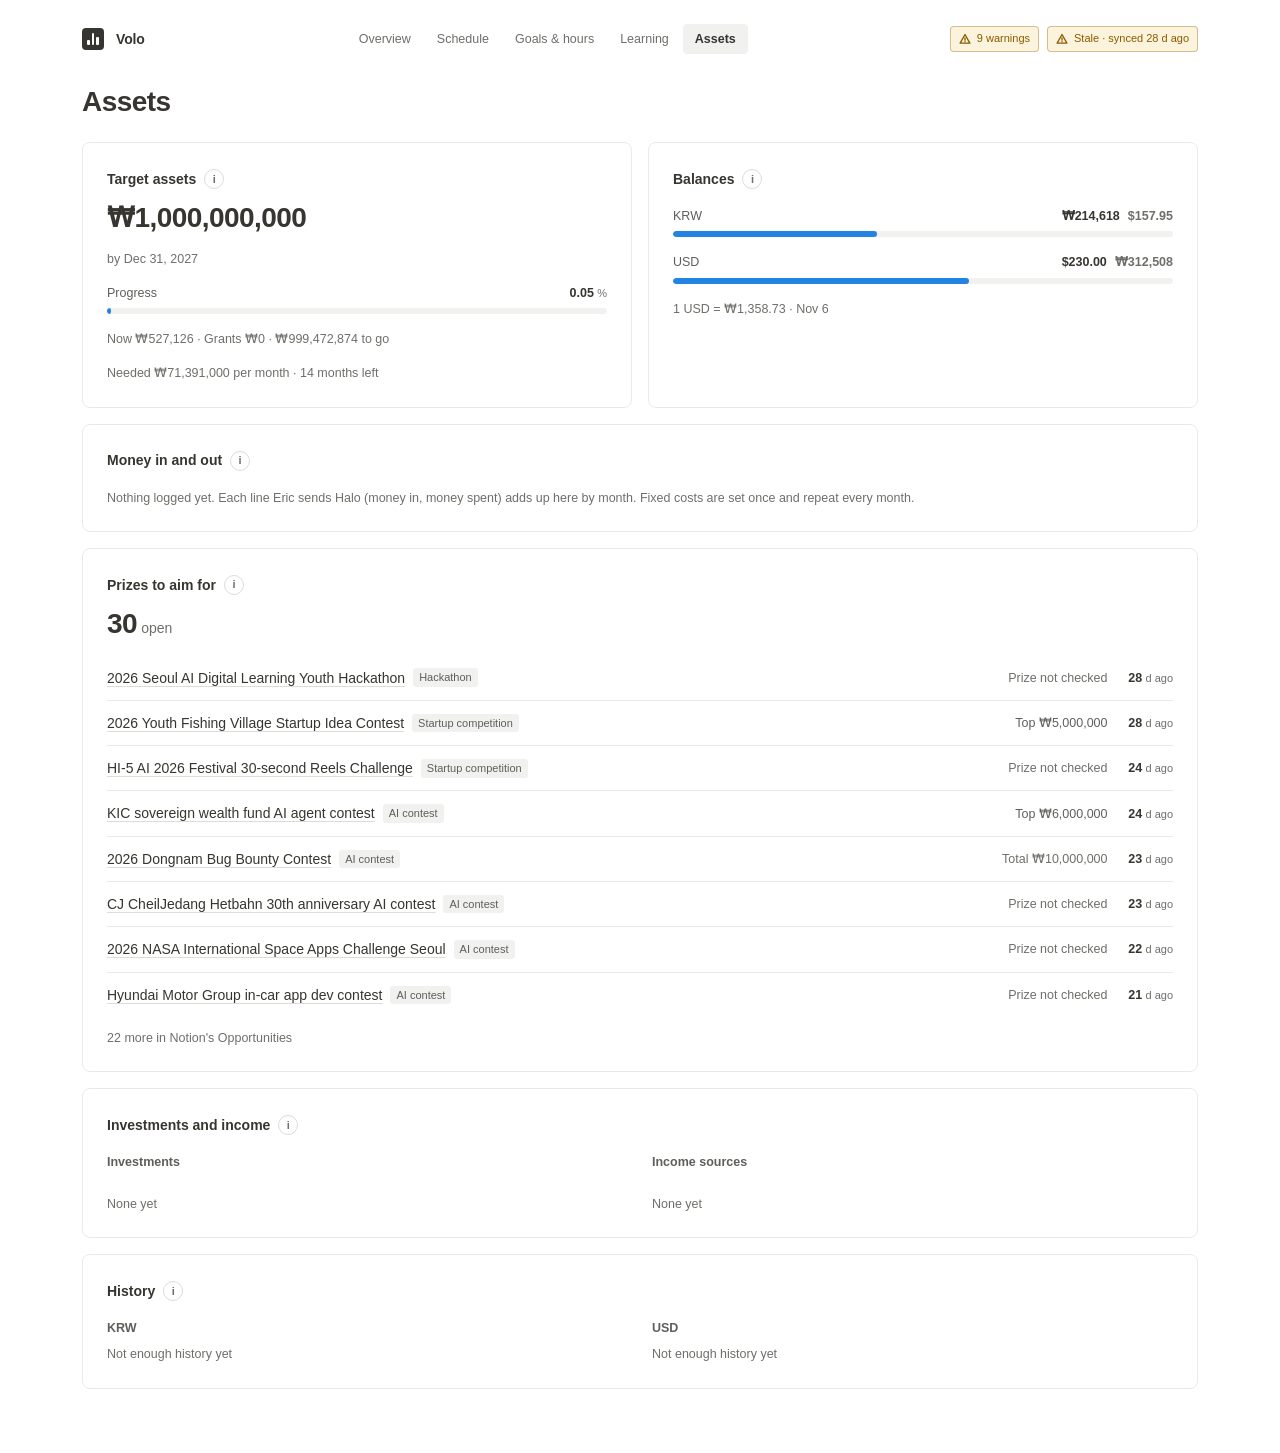
==== commit e7619410: "Update dashboard 2026-11-08 03:08" ====
--- a/assets.html
+++ b/assets.html
@@ -4,11 +4,11 @@
     <meta charset="utf-8" />
     <meta name="viewport" content="width=device-width, initial-scale=1" />
     <title>Assets · Volo</title>
-    <script type="module" crossorigin src="./assets/assets-BQ63Hv5b.js"></script>
-    <link rel="modulepreload" crossorigin href="./assets/common-BWTZXYtI.js">
-    <link rel="modulepreload" crossorigin href="./assets/line-CLrE_IYC.js">
-    <link rel="modulepreload" crossorigin href="./assets/assets-CeGKPMEt.js">
-    <link rel="stylesheet" crossorigin href="./assets/common-DN7FXJxy.css">
+    <script type="module" crossorigin src="./assets/assets-ICWqSET-.js"></script>
+    <link rel="modulepreload" crossorigin href="./assets/common-D5C4aJdU.js">
+    <link rel="modulepreload" crossorigin href="./assets/line-CrDPQLfd.js">
+    <link rel="modulepreload" crossorigin href="./assets/assets-CEKDp-vE.js">
+    <link rel="stylesheet" crossorigin href="./assets/common-DBj-jRkQ.css">
   </head>
   <body>
     <main id="app">Loading…</main>
--- a/assets/common-DBj-jRkQ.css
+++ b/assets/common-DBj-jRkQ.css
@@ -0,0 +1 @@
+.chart{position:relative;min-width:0;width:100%}.chart canvas{display:block;max-width:100%;border-radius:var(--r-xs);touch-action:manipulation}.chart canvas:focus-visible{outline:2px solid var(--accent-soft);outline-offset:4px}.chart-sr{position:absolute;width:1px;height:1px;margin:-1px;padding:0;overflow:hidden;clip:rect(0 0 0 0);clip-path:inset(50%);white-space:nowrap;border:0}.chart-fallback{overflow-x:auto}.chart-table{width:100%;border-collapse:collapse;font-size:var(--t-sm);color:var(--ink-2)}.chart-table caption{text-align:left;color:var(--ink-3);font-size:var(--t-xs);padding-bottom:var(--s1)}.chart-table th,.chart-table td{text-align:left;padding:6px var(--s1);border-bottom:1px solid var(--line);font-weight:500}.chart-table thead th{color:var(--ink-3);font-size:var(--t-xs)}.chart-table tbody th{color:var(--ink)}.chart-legend{display:flex;flex-wrap:wrap;align-items:center;gap:var(--s1) var(--s3);margin-top:var(--s2);color:var(--ink-2);font-size:var(--t-xs)}.chart-key{display:inline-flex;align-items:center;gap:6px;white-space:nowrap}.chart-sw{display:inline-block;flex:none;width:10px;height:10px;border-radius:var(--r-xs);background:var(--sw)}.chart-sw-line{width:14px;height:2px;border-radius:1px}.chart-sw-dot{width:8px;height:8px;border-radius:50%}.chart-sw-under{height:10px;background:linear-gradient(to top,var(--sw) 0 3px,var(--card-3) 3px)}.chart-sw-outline{background:var(--card-3);box-shadow:inset 0 0 0 2px var(--sw)}.chart-sw-hatch{background:repeating-linear-gradient(135deg,var(--sw) 0 1.5px,var(--card-2) 1.5px 4px)}.chart-sw-dash{width:14px;height:0;border-radius:0;background:none;border-top:2px dashed var(--sw)}.chart-sw-faded{opacity:.4}.chart-sw-warn{width:0;height:0;border-radius:0;background:none;border-left:5px solid transparent;border-right:5px solid transparent;border-bottom:9px solid var(--sw)}.chart-toggles{display:flex;flex-wrap:wrap;gap:var(--s1);margin-top:var(--s3)}.chart-toggle{display:inline-flex;align-items:center;gap:var(--s1);padding:6px var(--s2);border-radius:var(--r-pill);border:1px solid var(--line-2);background:var(--card-2);color:var(--ink);font-size:var(--t-xs);cursor:pointer;transition:opacity .25s var(--spring),background-color .25s var(--spring)}.chart-toggle:hover{background:var(--card-3)}.chart-toggle[aria-pressed=false]{opacity:.45}.chart-toggle[aria-pressed=false] .chart-sw{background:transparent;box-shadow:inset 0 0 0 1.5px var(--sw)}.chart-toggle .nu{color:var(--ink-2)}.ct-h{color:var(--ink);font-weight:600;margin-bottom:4px}.ct-r{display:flex;align-items:center;gap:var(--s1)}.ct-k{color:var(--ink-2)}.ct-v{margin-left:auto;padding-left:var(--s2);color:var(--ink);font-variant-numeric:tabular-nums;white-space:nowrap}.ct-n{margin-top:6px;color:var(--ink-3);font-size:var(--t-xs)}:root{color-scheme:light;--bg: #FFFFFF;--card: #FFFFFF;--card-2: #F7F7F5;--card-3: #F1F1EF;--line: #E9E9E7;--line-2: #DCDCD9;--ink: #37352F;--ink-2: #5F5E5B;--ink-3: #6F6E6A;--ink-4: #91918E;--accent: #2383E2;--accent-hi: #1F74C8;--accent-soft: #0B6BCB;--on-accent: #FFFFFF;--step-1: #E3EEFA;--step-2: #C3DCF6;--step-3: #8EBDEE;--step-4: #2383E2;--step-5: #1A6AC0;--step-6: #124C8C;--heat-2: #5AA3EA;--cat-1: #337EA9;--cat-2: #D9730D;--cat-3: #C14C8A;--cat-4: #9065B0;--cat-other: #9B9A97;--warn: #8A5B00;--warn-tint: #FBF3DB;--warn-edge: rgba(138, 91, 0, .35);--s1: 8px;--s2: 12px;--s3: 16px;--s4: 24px;--s5: 32px;--s6: 48px;--s7: 64px;--t-xs: 11px;--t-sm: 12.5px;--t-md: 14px;--t-lg: 16px;--t-xl: 24px;--t-2xl: 32px;--r-card: 8px;--r-in: 6px;--r-sm: 4px;--r-xs: 3px;--r-pill: 999px;--sans: ui-sans-serif, -apple-system, BlinkMacSystemFont, "Segoe UI", Helvetica, "Apple Color Emoji", Arial, sans-serif;--mono: var(--sans);--spring: cubic-bezier(.2, .8, .2, 1);--spring-bounce: cubic-bezier(.34, 1.32, .64, 1);--glass-tint: #FFFFFF;--glass-solid: #FFFFFF;--glass-spec: none;--glass-edge: rgba(15, 15, 15, .08);--glass-shadow: 0 0 0 1px rgba(15, 15, 15, .05), 0 3px 6px rgba(15, 15, 15, .1), 0 9px 24px rgba(15, 15, 15, .2);--glass-blur: none;--scrim: rgba(15, 15, 15, .45)}@media(prefers-color-scheme:dark){:root:not([data-theme=light]){color-scheme:dark;--bg: #191919;--card: #191919;--card-2: #202020;--card-3: #2A2A2A;--line: #2F2F2F;--line-2: #3A3A3A;--ink: #FFFFFFCF;--ink-2: #C4C4C4;--ink-3: #9B9B9B;--ink-4: #6E6E6E;--accent: #2383E2;--accent-hi: #3E92E6;--accent-soft: #5EA7EF;--on-accent: #0E1B2A;--step-1: #1E2A38;--step-2: #1D3E61;--step-3: #1F5C97;--step-4: #2383E2;--step-5: #5EA7EF;--step-6: #A6CDF5;--heat-2: #2B6FB5;--cat-1: #529CCA;--cat-2: #FFA344;--cat-3: #E255A1;--cat-4: #9A6DD7;--cat-other: #979A9B;--warn: #FFD166;--warn-tint: rgba(255, 209, 102, .1);--warn-edge: rgba(255, 209, 102, .35);--glass-tint: #252525;--glass-solid: #252525;--glass-edge: rgba(255, 255, 255, .07);--glass-shadow: 0 0 0 1px rgba(15, 15, 15, .1), 0 3px 6px rgba(15, 15, 15, .2), 0 9px 24px rgba(15, 15, 15, .4);--scrim: rgba(0, 0, 0, .6)}}:root[data-theme=dark]{color-scheme:dark;--bg: #191919;--card: #191919;--card-2: #202020;--card-3: #2A2A2A;--line: #2F2F2F;--line-2: #3A3A3A;--ink: #FFFFFFCF;--ink-2: #C4C4C4;--ink-3: #9B9B9B;--ink-4: #6E6E6E;--accent: #2383E2;--accent-hi: #3E92E6;--accent-soft: #5EA7EF;--on-accent: #0E1B2A;--step-1: #1E2A38;--step-2: #1D3E61;--step-3: #1F5C97;--step-4: #2383E2;--step-5: #5EA7EF;--step-6: #A6CDF5;--heat-2: #2B6FB5;--cat-1: #529CCA;--cat-2: #FFA344;--cat-3: #E255A1;--cat-4: #9A6DD7;--cat-other: #979A9B;--warn: #FFD166;--warn-tint: rgba(255, 209, 102, .1);--warn-edge: rgba(255, 209, 102, .35);--glass-tint: #252525;--glass-solid: #252525;--glass-edge: rgba(255, 255, 255, .07);--glass-shadow: 0 0 0 1px rgba(15, 15, 15, .1), 0 3px 6px rgba(15, 15, 15, .2), 0 9px 24px rgba(15, 15, 15, .4);--scrim: rgba(0, 0, 0, .6)}*{box-sizing:border-box}html{scroll-behavior:smooth;-webkit-text-size-adjust:100%}html.locked{overflow:hidden}body{margin:0;background:var(--bg);color:var(--ink);font-family:var(--sans);font-size:var(--t-md);line-height:1.45;-webkit-font-smoothing:antialiased;font-variant-numeric:tabular-nums}button{font:inherit;color:inherit}:focus-visible{outline:2px solid var(--accent-soft);outline-offset:2px}::selection{background:#2383e247}a{color:var(--accent-soft);text-underline-offset:3px}[hidden]{display:none!important}.sr-only{position:absolute;width:1px;height:1px;margin:-1px;padding:0;overflow:hidden;clip:rect(0 0 0 0);white-space:nowrap;border:0}.ic{width:12px;height:12px;flex:none;fill:none;stroke:currentColor;stroke-width:1.75;stroke-linecap:round;stroke-linejoin:round}.wrap{max-width:1180px;margin:0 auto;padding:var(--s4) var(--s5) var(--s7)}.nu{white-space:nowrap}.nu .u{font-size:max(.5em,var(--t-xs));font-weight:500;color:var(--ink-3);margin-left:.3em;letter-spacing:0}.top{display:flex;align-items:center;flex-wrap:wrap;gap:var(--s2) var(--s3)}.brand{display:flex;align-items:center;gap:var(--s2);color:var(--ink);text-decoration:none;font-weight:600;font-size:var(--t-md);letter-spacing:-.01em;white-space:nowrap;border-radius:var(--r-sm)}.logo{display:inline-flex;align-items:flex-end;gap:2px;height:22px;width:22px;padding:5px;border-radius:var(--r-sm);background:var(--ink)}.logo i{display:block;width:3px;border-radius:1px;background:var(--bg)}.logo i:nth-child(1){height:5px}.logo i:nth-child(2){height:12px}.logo i:nth-child(3){height:8px}.nav{display:flex;gap:2px;margin:0 auto;overflow-x:auto;scrollbar-width:none}.nav::-webkit-scrollbar{display:none}.nav a{padding:6px var(--s2);border-radius:var(--r-sm);color:var(--ink-3);text-decoration:none;font-size:var(--t-sm);font-weight:500;white-space:nowrap;text-align:center;transition:color .25s var(--spring),background-color .25s var(--spring)}.nav a:hover{color:var(--ink);background:var(--card-2)}.nav a[aria-current=page]{color:var(--ink);background:var(--card-3);font-weight:600}.badges{display:flex;align-items:center;justify-content:flex-end;flex-wrap:wrap;gap:var(--s1)}.badge{display:inline-flex;align-items:center;gap:6px;padding:4px var(--s1);border-radius:var(--r-sm);background:transparent;border:1px solid transparent;font-size:var(--t-xs);font-weight:500;color:var(--ink-2);white-space:nowrap;outline-offset:2px}.badge .mark-slot{display:inline-flex}.badge .dot{width:7px;height:7px;border-radius:50%;background:#4dab9a}.badge.unknown .dot{background:var(--ink-4);animation:none}.badge.lint .ic{color:var(--ink-3)}.badge.warn{color:var(--warn);background:var(--warn-tint);border-color:var(--warn-edge)}.badge.warn .ic{color:var(--warn)}.badge.newer{color:var(--ink-3);background:transparent;border-color:transparent;padding-left:0;padding-right:0}.hello{display:flex;align-items:flex-end;justify-content:space-between;flex-wrap:wrap;gap:var(--s3);margin:var(--s5) 0 var(--s4)}.hello h1{margin:0;font-size:28px;font-weight:700;letter-spacing:-.02em;line-height:1.15}.seg{display:inline-flex;padding:3px;background:var(--card-3);border-radius:var(--r-in)}.seg button{border:1px solid transparent;background:none;padding:4px var(--s2);border-radius:var(--r-sm);font-size:var(--t-sm);font-weight:500;color:var(--ink-3);cursor:pointer;white-space:nowrap;transition:color .25s var(--spring),background-color .35s var(--spring),border-color .35s var(--spring)}.seg button:hover{color:var(--ink-2)}.seg button[aria-checked=true]{color:var(--ink);background:var(--bg);border-color:var(--line);box-shadow:0 1px 2px #0f0f0f1a}.seg button:focus-visible{outline-offset:0}.row{display:grid;gap:var(--s3)}.row.two{grid-template-columns:1fr 1fr}.row[aria-busy=true]{min-height:200px}.card{position:relative;min-width:0;background:var(--card);border:1px solid var(--line);border-radius:var(--r-card);padding:var(--s4);transition:border-color .25s var(--spring),background-color .25s var(--spring)}.card-h{display:flex;align-items:center;justify-content:space-between;gap:var(--s1) var(--s2);min-height:24px}.card-h h3{margin:0;font-size:var(--t-md);font-weight:600;letter-spacing:0;display:flex;align-items:center;gap:var(--s1);min-width:0}.card-v:empty{display:none}.card-v{margin-top:var(--s2)}.bignum{font-size:28px;font-weight:700;letter-spacing:-.02em;line-height:1.1}.card-b{margin-top:var(--s3)}.card-state{display:flex;align-items:center;flex-wrap:wrap;gap:var(--s2);color:var(--ink-2);font-size:var(--t-sm)}.card-state p{margin:0}.card-state .ic{width:14px;height:14px;color:var(--ink-3)}.card-state.empty{color:var(--ink-3)}.btn{display:inline-flex;align-items:center;gap:var(--s1);padding:5px var(--s2);border-radius:var(--r-sm);border:1px solid var(--line-2);background:var(--bg);color:var(--ink);font-size:var(--t-sm);font-weight:500;cursor:pointer;transition:background-color .25s var(--spring),border-color .25s var(--spring),transform .3s var(--spring-bounce)}.btn:hover{background:var(--card-2)}.btn:active{transform:scale(.96)}.info{width:20px;height:20px;padding:0;flex:none;border-radius:50%;border:1px solid var(--line-2);background:transparent;color:var(--ink-3);font-size:var(--t-xs);font-weight:600;line-height:1;cursor:pointer;display:inline-grid;place-items:center;transition:color .25s var(--spring),border-color .25s var(--spring),background-color .25s var(--spring),transform .35s var(--spring-bounce)}.info:hover,.info[aria-expanded=true]{color:var(--ink);border-color:var(--ink-4);background:var(--card-3)}.info:active{transform:scale(.92)}.chips{display:flex;flex-wrap:wrap;gap:var(--s1)}.kv{display:grid;grid-template-columns:auto 1fr;gap:var(--s2) var(--s4);margin:0;font-size:var(--t-md)}.kv dt{color:var(--ink-3)}.kv dd{margin:0;color:var(--ink);font-weight:600}.reveal{opacity:0}.reveal.in{animation:rise .8s var(--spring) both;animation-delay:calc(var(--i, 0) * 90ms)}@keyframes rise{0%{opacity:0;translate:0 16px}to{opacity:1;translate:0 0}}.no-motion *,.no-motion *:before,.no-motion *:after{animation:none!important;transition:none!important}.no-motion .reveal{opacity:1!important}.no-motion{scroll-behavior:auto}@media(prefers-reduced-motion:reduce){*,*:before,*:after{animation:none!important;transition:none!important}.reveal{opacity:1!important}html{scroll-behavior:auto}}@media(max-width:860px){.nav{order:3;flex:1 1 100%;margin:0}.nav a{flex:1 1 auto}.badges{margin-left:auto}}@media(max-width:600px){.row.two{grid-template-columns:1fr}}@media(max-width:380px){.nav a{font-size:var(--t-xs)}}@media(max-width:640px){.wrap{padding:var(--s3) var(--s3) var(--s6)}.nav{gap:2px}.nav a{padding:var(--s1) 6px}.hello{margin:var(--s4) 0 var(--s3)}.hello h1{font-size:var(--t-xl)}.seg{width:100%}.seg button{flex:1}.row{gap:var(--s3)}.card{padding:var(--s3)}}.glass{background:var(--glass-spec),var(--glass-tint);-webkit-backdrop-filter:var(--glass-blur);backdrop-filter:var(--glass-blur);border:1px solid var(--glass-edge);box-shadow:var(--glass-shadow);color:var(--ink-2);background-clip:padding-box}@supports not ((backdrop-filter: blur(1px)) or (-webkit-backdrop-filter: blur(1px))){.glass{background:var(--glass-spec),var(--glass-solid)}}@media(prefers-reduced-transparency:reduce){.glass{background:var(--glass-solid);-webkit-backdrop-filter:none;backdrop-filter:none}}.tip{position:fixed;left:0;top:0;z-index:60;pointer-events:none;max-width:280px;padding:10px var(--s2);border-radius:var(--r-in);font-size:var(--t-sm);line-height:1.5;color:var(--ink);opacity:0;visibility:hidden;transform:translateY(4px) scale(.98);transition:opacity .18s var(--spring),transform .3s var(--spring),visibility 0s linear .3s}.tip.on{opacity:1;visibility:visible;transform:none;transition:opacity .18s var(--spring),transform .3s var(--spring)}.pop{position:absolute;z-index:50;padding:var(--s2) var(--s3);border-radius:var(--r-in);font-size:var(--t-sm);line-height:1.55;opacity:0;transform:scale(.94) translateY(-6px);transition:opacity .2s var(--spring),transform .38s var(--spring)}.pop{font-weight:400;letter-spacing:normal;text-align:left;white-space:normal}.card:has(.pop){z-index:5}.pop.open{opacity:1;transform:none;transition:opacity .22s var(--spring),transform .42s var(--spring-bounce)}.pop:focus,.pop:focus-visible{outline:none}.pop p{margin:0}.pop p+p{margin-top:6px}.pop .pop-h{color:var(--ink);font-weight:600;margin-bottom:4px}.scrim{position:fixed;top:0;right:0;bottom:0;left:0;z-index:70;background:var(--scrim);opacity:0;transition:opacity .3s var(--spring)}.scrim.open{opacity:1}.drawer{position:fixed;z-index:71;top:var(--s2);right:var(--s2);bottom:var(--s2);width:min(420px,calc(100vw - var(--s4)));display:flex;flex-direction:column;border-radius:var(--r-card);overflow:hidden;transform:translate(calc(100% + var(--s4)));transition:transform .45s var(--spring)}.drawer.open{transform:none}.drawer:focus,.drawer:focus-visible{outline:none}.drawer-h{display:flex;align-items:center;justify-content:space-between;gap:var(--s2);padding:var(--s4) var(--s4) var(--s3)}.drawer-h h2{margin:0;font-size:var(--t-lg);font-weight:600;color:var(--ink);letter-spacing:-.01em}.drawer-x{width:32px;height:32px;padding:0;display:inline-grid;place-items:center;flex:none;border-radius:var(--r-pill);border:1px solid var(--glass-edge);background:transparent;color:var(--ink-2);cursor:pointer;transition:color .2s var(--spring),background-color .2s var(--spring)}.drawer-x:hover{color:var(--ink);background:var(--card-3)}.drawer-x .ic{width:14px;height:14px}.drawer-b{flex:1;overflow-y:auto;padding:0 var(--s4) var(--s4);overscroll-behavior:contain}@media(max-width:600px){.drawer{top:auto;left:var(--s1);right:var(--s1);bottom:0;width:auto;max-height:82vh;border-radius:var(--r-card) var(--r-card) 0 0;border-bottom:0;transform:translateY(100%)}}.card.wide{grid-column:1 / -1}.card.span2{grid-column:span 2}.card.tall{grid-row:span 2}.card.tall.failed{grid-row:auto}.wrap[data-page=overview] .row.two{grid-template-columns:repeat(3,minmax(0,1fr))}.wrap[data-page=schedule] .row.two{align-items:start;grid-template-rows:auto auto 1fr}@media(max-width:600px){.wrap[data-page=overview] .row.two{grid-template-columns:minmax(0,1fr)}}@media(max-width:860px){.card.span2{grid-column:auto}.card.tall{grid-row:auto}.wrap[data-page=schedule] .row.two{grid-template-rows:none}}.muted{margin:0;color:var(--ink-3);font-size:var(--t-sm)}.card-foot{display:flex;flex-wrap:wrap;align-items:center;gap:var(--s1) var(--s3);margin-top:var(--s3)}.nu.dim .v{color:var(--ink-3)}.status{display:inline-flex;align-items:center;gap:6px;color:var(--ink-2);font-size:var(--t-sm);font-weight:500}.status .ic{width:14px;height:14px}.status.ok .ic{color:var(--accent-soft)}.status.warn{color:var(--warn)}.tag{display:inline-flex;flex:none;align-items:center;gap:6px;padding:2px var(--s1);border-radius:var(--r-pill);border:1px solid var(--line-2);color:var(--ink-2);font-size:var(--t-xs);font-weight:500;white-space:nowrap}.tag .sw{width:8px;height:8px;border-radius:50%;background:var(--sw)}.tag .ic{width:10px;height:10px}.tag.exam{color:var(--warn);border-color:var(--warn-edge);background:var(--warn-tint)}.ext{display:inline-flex;align-items:center;gap:4px;width:fit-content;color:var(--ink-3);font-size:var(--t-sm);font-weight:500;text-decoration:none;border-radius:var(--r-xs)}.ext:hover{color:var(--ink);text-decoration:underline}.ext .ic{width:11px;height:11px}.card.kpi{display:flex;flex-direction:column}.card.kpi .card-b{flex:1;display:flex;margin-top:var(--s3)}.kpi-b{flex:1;display:flex;flex-direction:column;gap:var(--s1);min-width:0}.kpi-name{display:flex;flex-wrap:wrap;align-items:center;gap:var(--s1);color:var(--ink);font-weight:500;overflow-wrap:anywhere}.kpi-when{color:var(--ink-3);font-size:var(--t-sm)}.kpi-row{display:flex;flex-wrap:wrap;align-items:center;gap:var(--s1) var(--s3)}.go{display:inline-flex;align-items:center;gap:6px;width:fit-content;margin-top:auto;padding-top:var(--s2);color:var(--ink-3);font-size:var(--t-xs);font-weight:500;text-decoration:none;border-radius:var(--r-xs);transition:color .25s var(--spring)}.go:after{content:"";position:absolute;top:0;right:0;bottom:0;left:0;border-radius:inherit}.card.kpi:hover .go,.go:focus-visible{color:var(--ink)}.card.kpi .info{position:relative;z-index:1}.items{list-style:none;margin:0;padding:0}.item{display:grid;grid-template-columns:minmax(0,1fr) auto;align-items:center;gap:4px var(--s3);padding:var(--s2) 0;border-top:1px solid var(--line)}.items>.item:first-child,.sep+.item{border-top:0}.it-main{display:flex;flex-wrap:wrap;align-items:center;gap:4px var(--s1);min-width:0}.it-name{color:var(--ink);font-weight:500;text-decoration:none;overflow-wrap:anywhere}a.it-name{text-decoration:underline;text-decoration-color:var(--line-2);text-underline-offset:3px}a.it-name:hover{text-decoration-color:currentColor}.it-due{display:flex;align-items:center;justify-content:flex-end;gap:var(--s1);font-size:var(--t-sm);white-space:nowrap}.it-due .d{color:var(--ink-2)}.rel{min-width:4.6em;text-align:right;color:var(--ink);font-weight:600}.rel .pre{margin-right:.25em;color:var(--ink-3);font-size:var(--t-xs);font-weight:500}.it-info{display:inline-grid;place-items:center;width:18px;height:18px;border-radius:50%;border:1px solid var(--line-2);color:var(--ink-4)}.it-info .ic{width:10px;height:10px}.item.hl{margin:0 calc(-1 * var(--s1));padding-left:var(--s1);padding-right:var(--s1);border-radius:var(--r-sm);background:#2383e21a}.item.hl:focus{outline:none}.sep{padding:var(--s3) 0 4px;color:var(--ink-3);font-size:var(--t-xs);font-weight:600;letter-spacing:.02em}.sep:first-child{padding-top:0}.sep.none{font-weight:500}.filters{display:flex;flex-wrap:wrap;align-items:center;gap:var(--s1) var(--s2)}.chip-f{display:inline-flex;align-items:center;gap:6px;padding:4px var(--s2);border-radius:var(--r-pill);border:1px solid rgba(35,131,226,.45);background:#2383e21f;color:var(--accent-soft);font-size:var(--t-xs);font-weight:600;cursor:pointer;transition:background-color .2s var(--spring),color .2s var(--spring)}.chip-f:hover{background:#2383e233}.chip-f[aria-pressed=false]{border-color:var(--line-2);background:transparent;color:var(--ink-3);font-weight:500}.chip-f[aria-pressed=false]:hover{background:var(--card-2)}.search{flex:1 1 120px;min-width:0;padding:5px var(--s2);border-radius:var(--r-sm);border:1px solid var(--line-2);background:var(--card-2);color:var(--ink);font:inherit;font-size:var(--t-sm)}.search::placeholder{color:var(--ink-3)}.seg-mini{display:inline-flex;padding:2px;border-radius:var(--r-in);background:var(--card-3)}.seg-mini button{padding:3px 10px;border:0;border-radius:var(--r-sm);background:none;color:var(--ink-3);font-size:var(--t-xs);font-weight:500;white-space:nowrap;cursor:pointer}.seg-mini button[aria-pressed=true]{background:var(--bg);color:var(--ink);box-shadow:0 1px 2px #0f0f0f1a}.up-list{margin-top:var(--s3)}.more{margin-top:var(--s2)}.more:empty{display:none}.range-l{margin-bottom:var(--s3)}.stats{display:flex;flex-wrap:wrap;gap:var(--s3) var(--s5)}.stat{display:flex;flex-direction:column;gap:2px;border-radius:var(--r-xs)}.stat .nu{font-size:var(--t-xl);font-weight:700;letter-spacing:-.02em;line-height:1.1}.stat-l{color:var(--ink-3);font-size:var(--t-xs)}.vitals{display:grid;grid-template-columns:repeat(2,minmax(0,1fr));gap:var(--s4) var(--s6)}.vitals .card-foot{grid-column:1 / -1;margin-top:0}.vt-col{display:flex;flex-direction:column;gap:var(--s2);min-width:0}.vt-h{display:flex;flex-wrap:wrap;justify-content:space-between;gap:4px var(--s2);color:var(--ink-2);font-size:var(--t-sm)}@media(max-width:640px){.vitals{grid-template-columns:minmax(0,1fr)}}.pd-bars{display:flex;align-items:flex-end;gap:var(--s1);margin-top:var(--s1)}.pd-day{flex:1 1 0;min-width:0;max-width:48px;display:flex;flex-direction:column;align-items:center;gap:6px;border-radius:var(--r-xs)}.pd-track{position:relative;width:100%;max-width:14px;height:64px;overflow:hidden;border-radius:var(--r-xs);background:var(--card-3)}.pd-fill{position:absolute;right:0;bottom:0;left:0;background:var(--accent)}.pd-day.none .pd-track{background:none;box-shadow:inset 0 0 0 1px var(--ink-4)}.pd-l{min-height:1em;color:var(--ink-3);font-size:var(--t-xs);white-space:nowrap}.rows{display:grid;gap:var(--s3)}.br{display:block;width:100%;min-width:0;padding:0;border:0;background:none;color:inherit;font:inherit;text-align:left;border-radius:var(--r-sm)}.br.press{width:calc(100% + 2 * var(--s1));margin:-6px calc(-1 * var(--s1));padding:6px var(--s1);cursor:pointer;transition:background-color .25s var(--spring)}.br.press:hover{background:var(--card-2)}.fill.min{min-width:4px}.br-t{display:flex;justify-content:space-between;gap:var(--s2);margin-bottom:6px;font-size:var(--t-sm)}.br-l{min-width:0;overflow:hidden;color:var(--ink-2);text-overflow:ellipsis;white-space:nowrap}.br-v{display:flex;flex:none;gap:var(--s1);font-weight:600}.track{height:6px;overflow:hidden;border-radius:var(--r-pill);background:var(--card-3)}.track.unknown{background:repeating-linear-gradient(135deg,var(--ink-4) 0 1px,var(--card-2) 1px 4px)}.fill{height:100%;border-radius:inherit;background:var(--accent)}.lgrid{display:grid;grid-template-columns:repeat(4,minmax(0,1fr));gap:var(--s4)}.lsec-n{margin-bottom:var(--s1);color:var(--ink-3);font-size:var(--t-xs);font-weight:600}.lcells{display:flex;flex-wrap:wrap;gap:6px}.lc{width:36px;height:36px;padding:0;border-radius:var(--r-sm);border:1px solid var(--line-2);background:var(--card-2);color:var(--ink-2);font-size:var(--t-sm);font-weight:600;cursor:pointer;transition:background-color .25s var(--spring),transform .3s var(--spring-bounce)}.lc:hover{background:var(--card-3);color:var(--ink)}.lc:active{transform:scale(.94)}.lc.done{border-color:transparent;background:var(--accent-hi);color:var(--on-accent)}@media(max-width:860px){.lgrid{grid-template-columns:repeat(2,minmax(0,1fr))}}@media(max-width:480px){.lgrid{grid-template-columns:minmax(0,1fr)}}.hours{display:flex;flex-direction:column;gap:var(--s2)}.hm{position:relative;height:12px;margin-top:var(--s1);border-radius:var(--r-pill);background:var(--card-3)}.hm-in{position:absolute;top:0;bottom:0;left:0;border-radius:var(--r-pill) 0 0 var(--r-pill);background:var(--accent)}.hm-over{position:absolute;top:0;bottom:0;background:var(--warn)}.hm-cap{position:absolute;top:-4px;bottom:-4px;width:2px;margin-left:-1px;border-radius:1px;background:var(--ink)}.hm-scale{text-align:right;color:var(--ink-2);font-size:var(--t-sm)}.drow{display:flex;flex-wrap:wrap;gap:var(--s1) var(--s3);margin-bottom:var(--s3)}.drow:empty{display:none}.dsec{margin-top:var(--s4)}.dsec h3{margin:0 0 var(--s1);color:var(--ink-3);font-size:var(--t-xs);font-weight:600}.dtable{width:100%;border-collapse:collapse;font-size:var(--t-sm)}.dtable th,.dtable td{padding:var(--s1) 4px;border-bottom:1px solid var(--line);text-align:left;font-weight:500}.dtable thead th{color:var(--ink-3);font-size:var(--t-xs)}.dtable tbody th{color:var(--ink)}.dtable td{color:var(--ink-2)}.goals{list-style:none;margin:0;padding:0}.goal{display:grid;grid-template-columns:minmax(0,1fr);align-items:center;gap:6px var(--s2);padding:var(--s2) 0;border-top:1px solid var(--line)}.goal:first-child{border-top:0}.goal-code{color:var(--ink);font-size:var(--t-sm);font-weight:600;overflow-wrap:anywhere}.goal-mid{display:flex;flex-direction:column;gap:6px;min-width:0}.goal.hl{margin:0 calc(-1 * var(--s1));padding-left:var(--s1);padding-right:var(--s1);border-radius:var(--r-sm);background:#2383e21a}.drawer .track{background:var(--line-2)}.hist2{display:grid;grid-template-columns:repeat(2,minmax(0,1fr));gap:var(--s4)}.hist-h{margin:0 0 var(--s1);color:var(--ink-2);font-size:var(--t-sm);font-weight:600}@media(max-width:640px){.hist2{grid-template-columns:minmax(0,1fr)}}.card.pos{display:flex;flex-direction:column}.card.pos .card-b{flex:1;display:flex;margin-top:var(--s3)}.kpi-b p{margin:0}.kpi-b .kpi-name{margin-top:var(--s1);font-size:var(--t-sm)}.ladder{display:grid;grid-template-columns:repeat(8,minmax(0,1fr));gap:3px;margin:0;padding:0;list-style:none}.lad{display:flex;flex-direction:column;align-items:center;gap:4px;min-width:0}.lad-bar{width:100%;height:8px;border-radius:2px;background:var(--card-3);box-shadow:inset 0 0 0 1px var(--line-2)}.lad.done .lad-bar{background:var(--accent);box-shadow:none}.lad.now .lad-bar{background:var(--accent);box-shadow:0 0 0 2px var(--bg),0 0 0 3.5px var(--ink)}.lad.target .lad-bar{box-shadow:inset 0 0 0 1.5px var(--ink-4);background:repeating-linear-gradient(135deg,var(--ink-4) 0 1px,transparent 1px 4px)}.lad-n{color:var(--ink-3);font-size:var(--t-xs);line-height:1}.lad.now .lad-n{color:var(--ink);font-weight:700}.gstrip{display:grid;grid-template-columns:repeat(10,minmax(0,1fr));gap:3px}.gstrip i{display:block;height:10px;border-radius:2px;background:var(--card-3);box-shadow:inset 0 0 0 1px var(--line-2)}.gstrip i.on{background:var(--accent);box-shadow:none}.props{display:grid;grid-template-columns:repeat(4,minmax(0,1fr));border:1px solid var(--line);border-radius:var(--r-in)}.prop{display:flex;flex-direction:column;gap:2px;min-width:0;padding:var(--s2) var(--s3);border-left:1px solid var(--line)}.prop:first-child{border-left:0}.prop-k{color:var(--ink-3);font-size:var(--t-xs);font-weight:500}.prop-v{color:var(--ink);font-size:var(--t-xl);font-weight:700;line-height:1.15}.prop-v.zero{color:var(--ink-3);font-weight:600}@media(max-width:640px){.props{grid-template-columns:repeat(2,minmax(0,1fr))}.prop:nth-child(3){border-left:0}.prop:nth-child(n+3){border-top:1px solid var(--line)}}.ev-list{margin:0;padding:0;list-style:none}.ev{display:flex;flex-wrap:wrap;align-items:center;gap:4px var(--s2);padding:var(--s1) 0;border-top:1px solid var(--line)}.ev:first-child{border-top:0}.pill{display:inline-flex;flex:none;align-items:center;padding:1px 6px;border-radius:var(--r-xs);font-size:var(--t-xs);font-weight:500;line-height:1.5;white-space:nowrap}.pill.none{background:var(--card-3);color:var(--ink-2)}.pill.good{background:#4dab9a29;color:var(--ink)}.pill.bad{background:#e03e3e21;color:var(--ink)}.pill.mid{background:#cb912f29;color:var(--ink)}.skills{display:grid;grid-template-columns:repeat(2,minmax(0,1fr));gap:var(--s4) var(--s5);align-items:start}.sk-col{display:flex;flex-direction:column;gap:var(--s4);min-width:0}.sk-h{display:flex;flex-wrap:wrap;align-items:baseline;justify-content:space-between;gap:2px var(--s2);margin:0 0 var(--s1);padding-bottom:6px;border-bottom:1px solid var(--line);color:var(--ink);font-size:var(--t-sm);font-weight:600}.sk-h .muted{font-weight:400}.sk-list{margin:0;padding:0;list-style:none}.sk-row{display:flex;align-items:center;gap:var(--s2);min-height:30px;padding:3px 0}.sk-item{flex:1;min-width:0;color:var(--ink);font-size:var(--t-sm);overflow-wrap:anywhere}@media(max-width:700px){.skills{grid-template-columns:minmax(0,1fr)}}.gsecs{display:grid;grid-template-columns:repeat(2,minmax(0,1fr));gap:var(--s4) var(--s5)}@media(max-width:760px){.gsecs{grid-template-columns:minmax(0,1fr)}}.goal .ext{color:var(--ink);font-size:var(--t-sm);font-weight:500}.goal .ext .ic{color:var(--ink-3)}.goal-mid{flex-direction:row;align-items:center;gap:var(--s2)}.goal-mid .track{flex:1}.goal-mid .muted{flex:none;font-size:var(--t-xs)}.tscroll{overflow-x:auto}.dtable.money td,.dtable.money thead th:not(:first-child){text-align:right;white-space:nowrap}.dtable td.neg{color:var(--ink)}.muted-d{color:var(--ink-3)!important}@media(max-width:480px){.items.prizes .item{grid-template-columns:minmax(0,1fr)}.items.prizes .it-due{justify-content:flex-start}}.wrap[data-page=goals] .row.two{align-items:start}@media(max-width:860px){.wrap[data-page=schedule] .row.two{grid-template-columns:minmax(0,1fr)}}
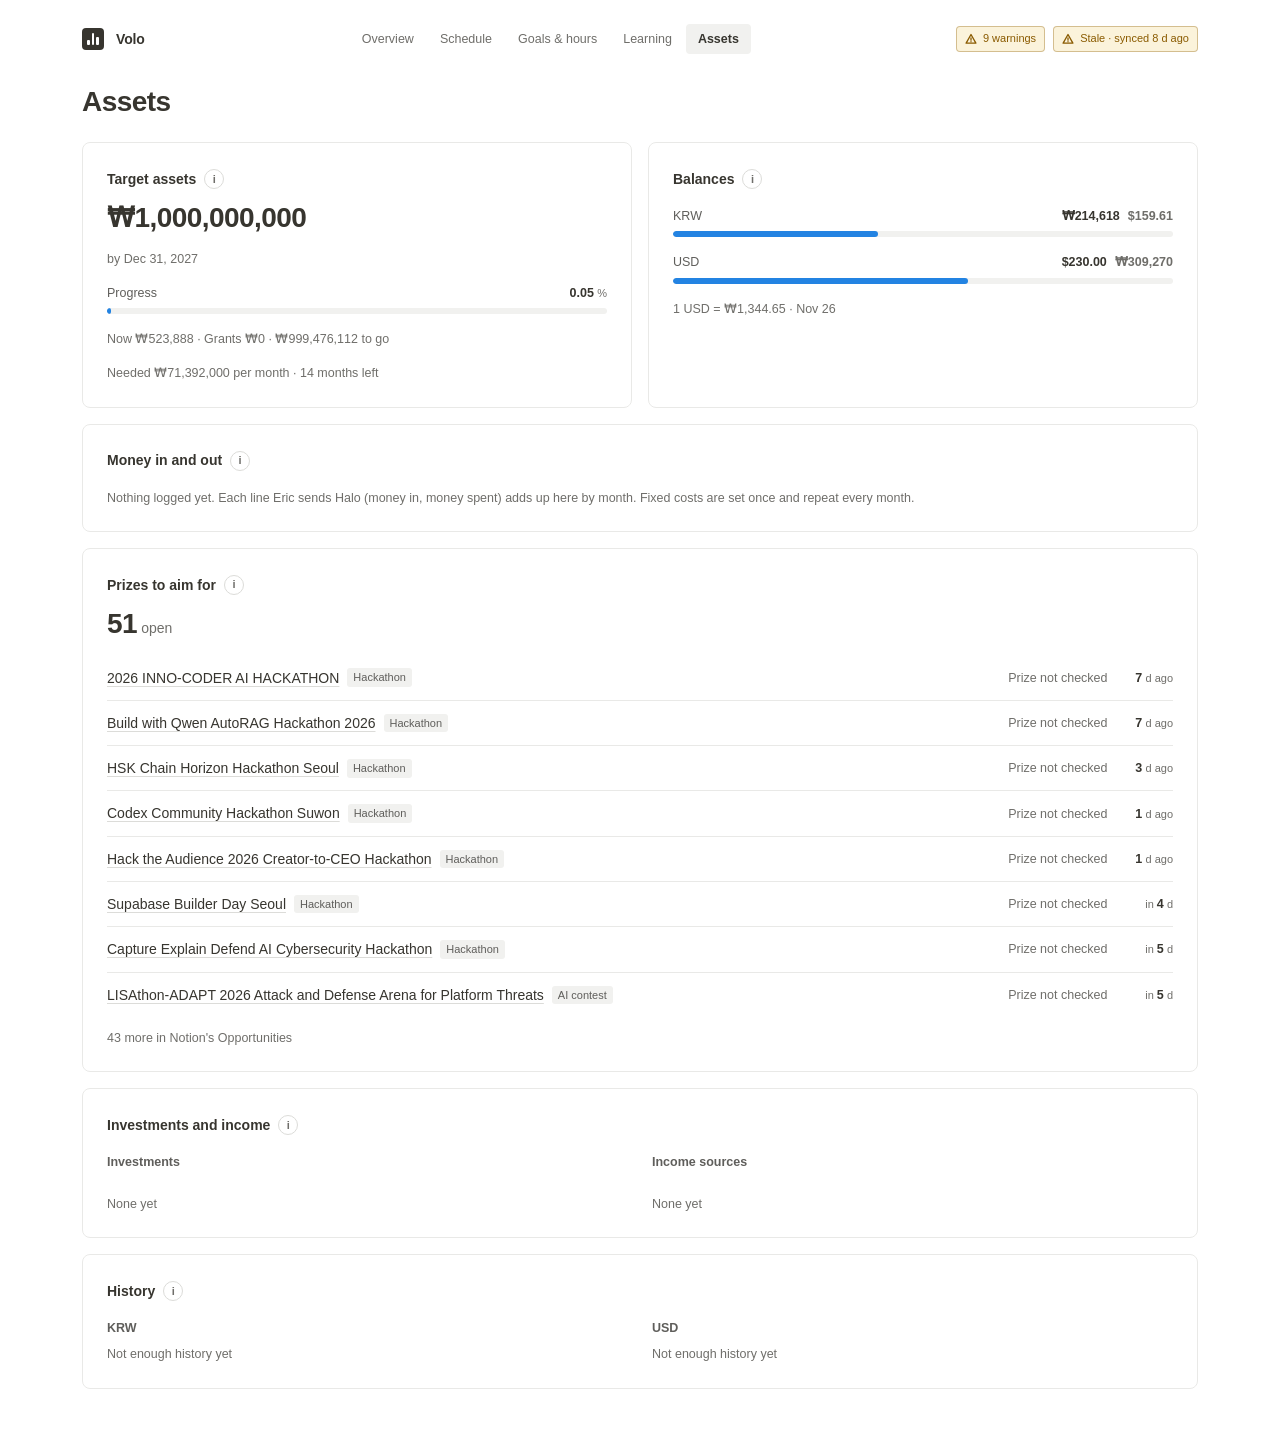
==== commit ae007f45: "Update dashboard 2026-11-27 20:16" ====
--- a/assets.html
+++ b/assets.html
@@ -4,11 +4,11 @@
     <meta charset="utf-8" />
     <meta name="viewport" content="width=device-width, initial-scale=1" />
     <title>Assets · Volo</title>
-    <script type="module" crossorigin src="./assets/assets-ICWqSET-.js"></script>
-    <link rel="modulepreload" crossorigin href="./assets/common-D5C4aJdU.js">
-    <link rel="modulepreload" crossorigin href="./assets/line-CrDPQLfd.js">
-    <link rel="modulepreload" crossorigin href="./assets/assets-CEKDp-vE.js">
-    <link rel="stylesheet" crossorigin href="./assets/common-DBj-jRkQ.css">
+    <script type="module" crossorigin src="./assets/assets-B2ZS1J04.js"></script>
+    <link rel="modulepreload" crossorigin href="./assets/common-l_b2p4TN.js">
+    <link rel="modulepreload" crossorigin href="./assets/line-Xpkiwndj.js">
+    <link rel="modulepreload" crossorigin href="./assets/assets-a0x-PxNy.js">
+    <link rel="stylesheet" crossorigin href="./assets/common-CpFVK00Q.css">
   </head>
   <body>
     <main id="app">Loading…</main>
--- a/assets/common-CpFVK00Q.css
+++ b/assets/common-CpFVK00Q.css
@@ -0,0 +1 @@
+.chart{position:relative;min-width:0;width:100%}.chart canvas{display:block;max-width:100%;border-radius:var(--r-xs);touch-action:manipulation}.chart canvas:focus-visible{outline:2px solid var(--accent-soft);outline-offset:4px}.chart-sr{position:absolute;width:1px;height:1px;margin:-1px;padding:0;overflow:hidden;clip:rect(0 0 0 0);clip-path:inset(50%);white-space:nowrap;border:0}.chart-fallback{overflow-x:auto}.chart-table{width:100%;border-collapse:collapse;font-size:var(--t-sm);color:var(--ink-2)}.chart-table caption{text-align:left;color:var(--ink-3);font-size:var(--t-xs);padding-bottom:var(--s1)}.chart-table th,.chart-table td{text-align:left;padding:6px var(--s1);border-bottom:1px solid var(--line);font-weight:500}.chart-table thead th{color:var(--ink-3);font-size:var(--t-xs)}.chart-table tbody th{color:var(--ink)}.chart-legend{display:flex;flex-wrap:wrap;align-items:center;gap:var(--s1) var(--s3);margin-top:var(--s2);color:var(--ink-2);font-size:var(--t-xs)}.chart-key{display:inline-flex;align-items:center;gap:6px;white-space:nowrap}.chart-sw{display:inline-block;flex:none;width:10px;height:10px;border-radius:var(--r-xs);background:var(--sw)}.chart-sw-line{width:14px;height:2px;border-radius:1px}.chart-sw-dot{width:8px;height:8px;border-radius:50%}.chart-sw-under{height:10px;background:linear-gradient(to top,var(--sw) 0 3px,var(--card-3) 3px)}.chart-sw-outline{background:var(--card-3);box-shadow:inset 0 0 0 2px var(--sw)}.chart-sw-hatch{background:repeating-linear-gradient(135deg,var(--sw) 0 1.5px,var(--card-2) 1.5px 4px)}.chart-sw-dash{width:14px;height:0;border-radius:0;background:none;border-top:2px dashed var(--sw)}.chart-sw-faded{opacity:.4}.chart-sw-warn{width:0;height:0;border-radius:0;background:none;border-left:5px solid transparent;border-right:5px solid transparent;border-bottom:9px solid var(--sw)}.chart-toggles{display:flex;flex-wrap:wrap;gap:var(--s1);margin-top:var(--s3)}.chart-toggle{display:inline-flex;align-items:center;gap:var(--s1);padding:6px var(--s2);border-radius:var(--r-pill);border:1px solid var(--line-2);background:var(--card-2);color:var(--ink);font-size:var(--t-xs);cursor:pointer;transition:opacity .25s var(--spring),background-color .25s var(--spring)}.chart-toggle:hover{background:var(--card-3)}.chart-toggle[aria-pressed=false]{opacity:.45}.chart-toggle[aria-pressed=false] .chart-sw{background:transparent;box-shadow:inset 0 0 0 1.5px var(--sw)}.chart-toggle .nu{color:var(--ink-2)}.ct-h{color:var(--ink);font-weight:600;margin-bottom:4px}.ct-r{display:flex;align-items:center;gap:var(--s1)}.ct-k{color:var(--ink-2)}.ct-v{margin-left:auto;padding-left:var(--s2);color:var(--ink);font-variant-numeric:tabular-nums;white-space:nowrap}.ct-n{margin-top:6px;color:var(--ink-3);font-size:var(--t-xs)}:root{color-scheme:light;--bg: #FFFFFF;--card: #FFFFFF;--card-2: #F7F7F5;--card-3: #F1F1EF;--line: #E9E9E7;--line-2: #DCDCD9;--ink: #37352F;--ink-2: #5F5E5B;--ink-3: #6F6E6A;--ink-4: #91918E;--accent: #2383E2;--accent-hi: #1F74C8;--accent-soft: #0B6BCB;--on-accent: #FFFFFF;--step-1: #E3EEFA;--step-2: #C3DCF6;--step-3: #8EBDEE;--step-4: #2383E2;--step-5: #1A6AC0;--step-6: #124C8C;--heat-2: #5AA3EA;--cat-1: #337EA9;--cat-2: #D9730D;--cat-3: #C14C8A;--cat-4: #9065B0;--cat-other: #9B9A97;--warn: #8A5B00;--warn-tint: #FBF3DB;--warn-edge: rgba(138, 91, 0, .35);--s1: 8px;--s2: 12px;--s3: 16px;--s4: 24px;--s5: 32px;--s6: 48px;--s7: 64px;--t-xs: 11px;--t-sm: 12.5px;--t-md: 14px;--t-lg: 16px;--t-xl: 24px;--t-2xl: 32px;--r-card: 8px;--r-in: 6px;--r-sm: 4px;--r-xs: 3px;--r-pill: 999px;--sans: ui-sans-serif, -apple-system, BlinkMacSystemFont, "Segoe UI", Helvetica, "Apple Color Emoji", Arial, sans-serif;--mono: var(--sans);--spring: cubic-bezier(.2, .8, .2, 1);--spring-bounce: cubic-bezier(.34, 1.32, .64, 1);--glass-tint: #FFFFFF;--glass-solid: #FFFFFF;--glass-spec: none;--glass-edge: rgba(15, 15, 15, .08);--glass-shadow: 0 0 0 1px rgba(15, 15, 15, .05), 0 3px 6px rgba(15, 15, 15, .1), 0 9px 24px rgba(15, 15, 15, .2);--glass-blur: none;--scrim: rgba(15, 15, 15, .45)}@media(prefers-color-scheme:dark){:root:not([data-theme=light]){color-scheme:dark;--bg: #191919;--card: #191919;--card-2: #202020;--card-3: #2A2A2A;--line: #2F2F2F;--line-2: #3A3A3A;--ink: #FFFFFFCF;--ink-2: #C4C4C4;--ink-3: #9B9B9B;--ink-4: #6E6E6E;--accent: #2383E2;--accent-hi: #3E92E6;--accent-soft: #5EA7EF;--on-accent: #0E1B2A;--step-1: #1E2A38;--step-2: #1D3E61;--step-3: #1F5C97;--step-4: #2383E2;--step-5: #5EA7EF;--step-6: #A6CDF5;--heat-2: #2B6FB5;--cat-1: #529CCA;--cat-2: #FFA344;--cat-3: #E255A1;--cat-4: #9A6DD7;--cat-other: #979A9B;--warn: #FFD166;--warn-tint: rgba(255, 209, 102, .1);--warn-edge: rgba(255, 209, 102, .35);--glass-tint: #252525;--glass-solid: #252525;--glass-edge: rgba(255, 255, 255, .07);--glass-shadow: 0 0 0 1px rgba(15, 15, 15, .1), 0 3px 6px rgba(15, 15, 15, .2), 0 9px 24px rgba(15, 15, 15, .4);--scrim: rgba(0, 0, 0, .6)}}:root[data-theme=dark]{color-scheme:dark;--bg: #191919;--card: #202020;--card-2: #202020;--card-3: #2A2A2A;--line: #383836;--line-2: #3A3A3A;--ink: #f0efed;--ink-2: #C4C4C4;--ink-3: #ada9a3;--ink-4: #6E6E6E;--accent: #2383E2;--accent-hi: #3E92E6;--accent-soft: #83abe1;--on-accent: #0E1B2A;--step-1: #1E2A38;--step-2: #1D3E61;--step-3: #1F5C97;--step-4: #2383E2;--step-5: #5EA7EF;--step-6: #A6CDF5;--heat-2: #2B6FB5;--cat-1: #529CCA;--cat-2: #FFA344;--cat-3: #E255A1;--cat-4: #9A6DD7;--cat-other: #979A9B;--warn: #FFD166;--warn-tint: rgba(255, 209, 102, .1);--warn-edge: rgba(255, 209, 102, .35);--glass-tint: #252525;--glass-solid: #252525;--glass-edge: rgba(255, 255, 255, .07);--glass-shadow: 0 0 0 1px rgba(15, 15, 15, .1), 0 3px 6px rgba(15, 15, 15, .2), 0 9px 24px rgba(15, 15, 15, .4);--scrim: rgba(0, 0, 0, .6)}*{box-sizing:border-box}html{scroll-behavior:smooth;-webkit-text-size-adjust:100%}html.locked{overflow:hidden}body{margin:0;background:var(--bg);color:var(--ink);font-family:var(--sans);font-size:var(--t-md);line-height:1.45;-webkit-font-smoothing:antialiased;font-variant-numeric:tabular-nums}button{font:inherit;color:inherit}:focus-visible{outline:2px solid var(--accent-soft);outline-offset:2px}::selection{background:#2383e247}a{color:var(--accent-soft);text-underline-offset:3px}[hidden]{display:none!important}.sr-only{position:absolute;width:1px;height:1px;margin:-1px;padding:0;overflow:hidden;clip:rect(0 0 0 0);white-space:nowrap;border:0}.ic{width:12px;height:12px;flex:none;fill:none;stroke:currentColor;stroke-width:1.75;stroke-linecap:round;stroke-linejoin:round}.wrap.embed{max-width:none;margin:0;padding:8px}.wrap.embed .row[aria-busy=true]{min-height:0}.wrap{max-width:1180px;margin:0 auto;padding:var(--s4) var(--s5) var(--s7)}.nu{white-space:nowrap}.nu .u{font-size:max(.5em,var(--t-xs));font-weight:500;color:var(--ink-3);margin-left:.3em;letter-spacing:0}.top{display:flex;align-items:center;flex-wrap:wrap;gap:var(--s2) var(--s3)}.brand{display:flex;align-items:center;gap:var(--s2);color:var(--ink);text-decoration:none;font-weight:600;font-size:var(--t-md);letter-spacing:-.01em;white-space:nowrap;border-radius:var(--r-sm)}.logo{display:inline-flex;align-items:flex-end;gap:2px;height:22px;width:22px;padding:5px;border-radius:var(--r-sm);background:var(--ink)}.logo i{display:block;width:3px;border-radius:1px;background:var(--bg)}.logo i:nth-child(1){height:5px}.logo i:nth-child(2){height:12px}.logo i:nth-child(3){height:8px}.nav{display:flex;gap:2px;margin:0 auto;overflow-x:auto;scrollbar-width:none}.nav::-webkit-scrollbar{display:none}.nav a{padding:6px var(--s2);border-radius:var(--r-sm);color:var(--ink-3);text-decoration:none;font-size:var(--t-sm);font-weight:500;white-space:nowrap;text-align:center;transition:color .25s var(--spring),background-color .25s var(--spring)}.nav a:hover{color:var(--ink);background:var(--card-2)}.nav a[aria-current=page]{color:var(--ink);background:var(--card-3);font-weight:600}.badges{display:flex;align-items:center;justify-content:flex-end;flex-wrap:wrap;gap:var(--s1)}.badge{display:inline-flex;align-items:center;gap:6px;padding:4px var(--s1);border-radius:var(--r-sm);background:transparent;border:1px solid transparent;font-size:var(--t-xs);font-weight:500;color:var(--ink-2);white-space:nowrap;outline-offset:2px}.badge .mark-slot{display:inline-flex}.badge .dot{width:7px;height:7px;border-radius:50%;background:#4dab9a}.badge.unknown .dot{background:var(--ink-4);animation:none}.badge.lint .ic{color:var(--ink-3)}.badge.warn{color:var(--warn);background:var(--warn-tint);border-color:var(--warn-edge)}.badge.warn .ic{color:var(--warn)}.badge.newer{color:var(--ink-3);background:transparent;border-color:transparent;padding-left:0;padding-right:0}.hello{display:flex;align-items:flex-end;justify-content:space-between;flex-wrap:wrap;gap:var(--s3);margin:var(--s5) 0 var(--s4)}.hello h1{margin:0;font-size:28px;font-weight:700;letter-spacing:-.02em;line-height:1.15}.seg{display:inline-flex;padding:3px;background:var(--card-3);border-radius:var(--r-in)}.seg button{border:1px solid transparent;background:none;padding:4px var(--s2);border-radius:var(--r-sm);font-size:var(--t-sm);font-weight:500;color:var(--ink-3);cursor:pointer;white-space:nowrap;transition:color .25s var(--spring),background-color .35s var(--spring),border-color .35s var(--spring)}.seg button:hover{color:var(--ink-2)}.seg button[aria-checked=true]{color:var(--ink);background:var(--bg);border-color:var(--line);box-shadow:0 1px 2px #0f0f0f1a}.seg button:focus-visible{outline-offset:0}.row{display:grid;gap:var(--s3)}.row.two{grid-template-columns:1fr 1fr}.row[aria-busy=true]{min-height:200px}.card{position:relative;min-width:0;background:var(--card);border:1px solid var(--line);border-radius:var(--r-card);padding:var(--s4);transition:border-color .25s var(--spring),background-color .25s var(--spring)}.card-h{display:flex;align-items:center;justify-content:space-between;gap:var(--s1) var(--s2);min-height:24px}.card-h h3{margin:0;font-size:var(--t-md);font-weight:600;letter-spacing:0;display:flex;align-items:center;gap:var(--s1);min-width:0}.card-v:empty{display:none}.card-v{margin-top:var(--s2)}.bignum{font-size:28px;font-weight:700;letter-spacing:-.02em;line-height:1.1}.card-b{margin-top:var(--s3)}.card-state{display:flex;align-items:center;flex-wrap:wrap;gap:var(--s2);color:var(--ink-2);font-size:var(--t-sm)}.card-state p{margin:0}.card-state .ic{width:14px;height:14px;color:var(--ink-3)}.card-state.empty{color:var(--ink-3)}.btn{display:inline-flex;align-items:center;gap:var(--s1);padding:5px var(--s2);border-radius:var(--r-sm);border:1px solid var(--line-2);background:var(--bg);color:var(--ink);font-size:var(--t-sm);font-weight:500;cursor:pointer;transition:background-color .25s var(--spring),border-color .25s var(--spring),transform .3s var(--spring-bounce)}.btn:hover{background:var(--card-2)}.btn:active{transform:scale(.96)}.info{width:20px;height:20px;padding:0;flex:none;border-radius:50%;border:1px solid var(--line-2);background:transparent;color:var(--ink-3);font-size:var(--t-xs);font-weight:600;line-height:1;cursor:pointer;display:inline-grid;place-items:center;transition:color .25s var(--spring),border-color .25s var(--spring),background-color .25s var(--spring),transform .35s var(--spring-bounce)}.info:hover,.info[aria-expanded=true]{color:var(--ink);border-color:var(--ink-4);background:var(--card-3)}.info:active{transform:scale(.92)}.chips{display:flex;flex-wrap:wrap;gap:var(--s1)}.kv{display:grid;grid-template-columns:auto 1fr;gap:var(--s2) var(--s4);margin:0;font-size:var(--t-md)}.kv dt{color:var(--ink-3)}.kv dd{margin:0;color:var(--ink);font-weight:600}.reveal{opacity:0}.reveal.in{animation:rise .8s var(--spring) both;animation-delay:calc(var(--i, 0) * 90ms)}@keyframes rise{0%{opacity:0;translate:0 16px}to{opacity:1;translate:0 0}}.no-motion *,.no-motion *:before,.no-motion *:after{animation:none!important;transition:none!important}.no-motion .reveal{opacity:1!important}.no-motion{scroll-behavior:auto}@media(prefers-reduced-motion:reduce){*,*:before,*:after{animation:none!important;transition:none!important}.reveal{opacity:1!important}html{scroll-behavior:auto}}@media(max-width:860px){.nav{order:3;flex:1 1 100%;margin:0}.nav a{flex:1 1 auto}.badges{margin-left:auto}}@media(max-width:600px){.row.two{grid-template-columns:1fr}}@media(max-width:380px){.nav a{font-size:var(--t-xs)}}@media(max-width:640px){.wrap{padding:var(--s3) var(--s3) var(--s6)}.nav{gap:2px}.nav a{padding:var(--s1) 6px}.hello{margin:var(--s4) 0 var(--s3)}.hello h1{font-size:var(--t-xl)}.seg{width:100%}.seg button{flex:1}.row{gap:var(--s3)}.card{padding:var(--s3)}}.glass{background:var(--glass-spec),var(--glass-tint);-webkit-backdrop-filter:var(--glass-blur);backdrop-filter:var(--glass-blur);border:1px solid var(--glass-edge);box-shadow:var(--glass-shadow);color:var(--ink-2);background-clip:padding-box}@supports not ((backdrop-filter: blur(1px)) or (-webkit-backdrop-filter: blur(1px))){.glass{background:var(--glass-spec),var(--glass-solid)}}@media(prefers-reduced-transparency:reduce){.glass{background:var(--glass-solid);-webkit-backdrop-filter:none;backdrop-filter:none}}.tip{position:fixed;left:0;top:0;z-index:60;pointer-events:none;max-width:280px;padding:10px var(--s2);border-radius:var(--r-in);font-size:var(--t-sm);line-height:1.5;color:var(--ink);opacity:0;visibility:hidden;transform:translateY(4px) scale(.98);transition:opacity .18s var(--spring),transform .3s var(--spring),visibility 0s linear .3s}.tip.on{opacity:1;visibility:visible;transform:none;transition:opacity .18s var(--spring),transform .3s var(--spring)}.pop{position:absolute;z-index:50;padding:var(--s2) var(--s3);border-radius:var(--r-in);font-size:var(--t-sm);line-height:1.55;opacity:0;transform:scale(.94) translateY(-6px);transition:opacity .2s var(--spring),transform .38s var(--spring)}.pop{font-weight:400;letter-spacing:normal;text-align:left;white-space:normal}.card:has(.pop){z-index:5}.pop.open{opacity:1;transform:none;transition:opacity .22s var(--spring),transform .42s var(--spring-bounce)}.pop:focus,.pop:focus-visible{outline:none}.pop p{margin:0}.pop p+p{margin-top:6px}.pop .pop-h{color:var(--ink);font-weight:600;margin-bottom:4px}.scrim{position:fixed;top:0;right:0;bottom:0;left:0;z-index:70;background:var(--scrim);opacity:0;transition:opacity .3s var(--spring)}.scrim.open{opacity:1}.drawer{position:fixed;z-index:71;top:var(--s2);right:var(--s2);bottom:var(--s2);width:min(420px,calc(100vw - var(--s4)));display:flex;flex-direction:column;border-radius:var(--r-card);overflow:hidden;transform:translate(calc(100% + var(--s4)));transition:transform .45s var(--spring)}.drawer.open{transform:none}.drawer:focus,.drawer:focus-visible{outline:none}.drawer-h{display:flex;align-items:center;justify-content:space-between;gap:var(--s2);padding:var(--s4) var(--s4) var(--s3)}.drawer-h h2{margin:0;font-size:var(--t-lg);font-weight:600;color:var(--ink);letter-spacing:-.01em}.drawer-x{width:32px;height:32px;padding:0;display:inline-grid;place-items:center;flex:none;border-radius:var(--r-pill);border:1px solid var(--glass-edge);background:transparent;color:var(--ink-2);cursor:pointer;transition:color .2s var(--spring),background-color .2s var(--spring)}.drawer-x:hover{color:var(--ink);background:var(--card-3)}.drawer-x .ic{width:14px;height:14px}.drawer-b{flex:1;overflow-y:auto;padding:0 var(--s4) var(--s4);overscroll-behavior:contain}@media(max-width:600px){.drawer{top:auto;left:var(--s1);right:var(--s1);bottom:0;width:auto;max-height:82vh;border-radius:var(--r-card) var(--r-card) 0 0;border-bottom:0;transform:translateY(100%)}}.card.wide{grid-column:1 / -1}.card.span2{grid-column:span 2}.card.tall{grid-row:span 2}.card.tall.failed{grid-row:auto}.wrap[data-page=overview] .row.two{grid-template-columns:repeat(3,minmax(0,1fr))}.wrap[data-page=schedule] .row.two{align-items:start;grid-template-rows:auto auto 1fr}@media(max-width:600px){.wrap[data-page=overview] .row.two{grid-template-columns:minmax(0,1fr)}}@media(max-width:860px){.card.span2{grid-column:auto}.card.tall{grid-row:auto}.wrap[data-page=schedule] .row.two{grid-template-rows:none}}.muted{margin:0;color:var(--ink-3);font-size:var(--t-sm)}.card-foot{display:flex;flex-wrap:wrap;align-items:center;gap:var(--s1) var(--s3);margin-top:var(--s3)}.nu.dim .v{color:var(--ink-3)}.status{display:inline-flex;align-items:center;gap:6px;color:var(--ink-2);font-size:var(--t-sm);font-weight:500}.status .ic{width:14px;height:14px}.status.ok .ic{color:var(--accent-soft)}.status.warn{color:var(--warn)}.tag{display:inline-flex;flex:none;align-items:center;gap:6px;padding:2px var(--s1);border-radius:var(--r-pill);border:1px solid var(--line-2);color:var(--ink-2);font-size:var(--t-xs);font-weight:500;white-space:nowrap}.tag .sw{width:8px;height:8px;border-radius:50%;background:var(--sw)}.tag .ic{width:10px;height:10px}.tag.exam{color:var(--warn);border-color:var(--warn-edge);background:var(--warn-tint)}.ext{display:inline-flex;align-items:center;gap:4px;width:fit-content;color:var(--ink-3);font-size:var(--t-sm);font-weight:500;text-decoration:none;border-radius:var(--r-xs)}.ext:hover{color:var(--ink);text-decoration:underline}.ext .ic{width:11px;height:11px}.card.kpi{display:flex;flex-direction:column}.card.kpi .card-b{flex:1;display:flex;margin-top:var(--s3)}.kpi-b{flex:1;display:flex;flex-direction:column;gap:var(--s1);min-width:0}.kpi-name{display:flex;flex-wrap:wrap;align-items:center;gap:var(--s1);color:var(--ink);font-weight:500;overflow-wrap:anywhere}.kpi-when{color:var(--ink-3);font-size:var(--t-sm)}.kpi-row{display:flex;flex-wrap:wrap;align-items:center;gap:var(--s1) var(--s3)}.go{display:inline-flex;align-items:center;gap:6px;width:fit-content;margin-top:auto;padding-top:var(--s2);color:var(--ink-3);font-size:var(--t-xs);font-weight:500;text-decoration:none;border-radius:var(--r-xs);transition:color .25s var(--spring)}.go:after{content:"";position:absolute;top:0;right:0;bottom:0;left:0;border-radius:inherit}.card.kpi:hover .go,.go:focus-visible{color:var(--ink)}.card.kpi .info{position:relative;z-index:1}.items{list-style:none;margin:0;padding:0}.item{display:grid;grid-template-columns:minmax(0,1fr) auto;align-items:center;gap:4px var(--s3);padding:var(--s2) 0;border-top:1px solid var(--line)}.items>.item:first-child,.sep+.item{border-top:0}.it-main{display:flex;flex-wrap:wrap;align-items:center;gap:4px var(--s1);min-width:0}.it-name{color:var(--ink);font-weight:500;text-decoration:none;overflow-wrap:anywhere}a.it-name{text-decoration:underline;text-decoration-color:var(--line-2);text-underline-offset:3px}a.it-name:hover{text-decoration-color:currentColor}.it-due{display:flex;align-items:center;justify-content:flex-end;gap:var(--s1);font-size:var(--t-sm);white-space:nowrap}.it-due .d{color:var(--ink-2)}.rel{min-width:4.6em;text-align:right;color:var(--ink);font-weight:600}.rel .pre{margin-right:.25em;color:var(--ink-3);font-size:var(--t-xs);font-weight:500}.it-info{display:inline-grid;place-items:center;width:18px;height:18px;border-radius:50%;border:1px solid var(--line-2);color:var(--ink-4)}.it-info .ic{width:10px;height:10px}.item.hl{margin:0 calc(-1 * var(--s1));padding-left:var(--s1);padding-right:var(--s1);border-radius:var(--r-sm);background:#2383e21a}.item.hl:focus{outline:none}.sep{padding:var(--s3) 0 4px;color:var(--ink-3);font-size:var(--t-xs);font-weight:600;letter-spacing:.02em}.sep:first-child{padding-top:0}.sep.none{font-weight:500}.filters{display:flex;flex-wrap:wrap;align-items:center;gap:var(--s1) var(--s2)}.chip-f{display:inline-flex;align-items:center;gap:6px;padding:4px var(--s2);border-radius:var(--r-pill);border:1px solid rgba(35,131,226,.45);background:#2383e21f;color:var(--accent-soft);font-size:var(--t-xs);font-weight:600;cursor:pointer;transition:background-color .2s var(--spring),color .2s var(--spring)}.chip-f:hover{background:#2383e233}.chip-f[aria-pressed=false]{border-color:var(--line-2);background:transparent;color:var(--ink-3);font-weight:500}.chip-f[aria-pressed=false]:hover{background:var(--card-2)}.search{flex:1 1 120px;min-width:0;padding:5px var(--s2);border-radius:var(--r-sm);border:1px solid var(--line-2);background:var(--card-2);color:var(--ink);font:inherit;font-size:var(--t-sm)}.search::placeholder{color:var(--ink-3)}.seg-mini{display:inline-flex;padding:2px;border-radius:var(--r-in);background:var(--card-3)}.seg-mini button{padding:3px 10px;border:0;border-radius:var(--r-sm);background:none;color:var(--ink-3);font-size:var(--t-xs);font-weight:500;white-space:nowrap;cursor:pointer}.seg-mini button[aria-pressed=true]{background:var(--bg);color:var(--ink);box-shadow:0 1px 2px #0f0f0f1a}.up-list{margin-top:var(--s3)}.more{margin-top:var(--s2)}.more:empty{display:none}.range-l{margin-bottom:var(--s3)}.stats{display:flex;flex-wrap:wrap;gap:var(--s3) var(--s5)}.stat{display:flex;flex-direction:column;gap:2px;border-radius:var(--r-xs)}.stat .nu{font-size:var(--t-xl);font-weight:700;letter-spacing:-.02em;line-height:1.1}.stat-l{color:var(--ink-3);font-size:var(--t-xs)}.vitals{display:grid;grid-template-columns:repeat(2,minmax(0,1fr));gap:var(--s4) var(--s6)}.vitals .card-foot{grid-column:1 / -1;margin-top:0}.vt-col{display:flex;flex-direction:column;gap:var(--s2);min-width:0}.vt-h{display:flex;flex-wrap:wrap;justify-content:space-between;gap:4px var(--s2);color:var(--ink-2);font-size:var(--t-sm)}@media(max-width:640px){.vitals{grid-template-columns:minmax(0,1fr)}}.pd-bars{display:flex;align-items:flex-end;gap:var(--s1);margin-top:var(--s1)}.pd-day{flex:1 1 0;min-width:0;max-width:48px;display:flex;flex-direction:column;align-items:center;gap:6px;border-radius:var(--r-xs)}.pd-track{position:relative;width:100%;max-width:14px;height:64px;overflow:hidden;border-radius:var(--r-xs);background:var(--card-3)}.pd-fill{position:absolute;right:0;bottom:0;left:0;background:var(--accent)}.pd-day.none .pd-track{background:none;box-shadow:inset 0 0 0 1px var(--ink-4)}.pd-l{min-height:1em;color:var(--ink-3);font-size:var(--t-xs);white-space:nowrap}.rows{display:grid;gap:var(--s3)}.br{display:block;width:100%;min-width:0;padding:0;border:0;background:none;color:inherit;font:inherit;text-align:left;border-radius:var(--r-sm)}.br.press{width:calc(100% + 2 * var(--s1));margin:-6px calc(-1 * var(--s1));padding:6px var(--s1);cursor:pointer;transition:background-color .25s var(--spring)}.br.press:hover{background:var(--card-2)}.fill.min{min-width:4px}.br-t{display:flex;justify-content:space-between;gap:var(--s2);margin-bottom:6px;font-size:var(--t-sm)}.br-l{min-width:0;overflow:hidden;color:var(--ink-2);text-overflow:ellipsis;white-space:nowrap}.br-v{display:flex;flex:none;gap:var(--s1);font-weight:600}.track{height:6px;overflow:hidden;border-radius:var(--r-pill);background:var(--card-3)}.track.unknown{background:repeating-linear-gradient(135deg,var(--ink-4) 0 1px,var(--card-2) 1px 4px)}.fill{height:100%;border-radius:inherit;background:var(--accent)}.lgrid{display:grid;grid-template-columns:repeat(4,minmax(0,1fr));gap:var(--s4)}.lsec-n{margin-bottom:var(--s1);color:var(--ink-3);font-size:var(--t-xs);font-weight:600}.lcells{display:flex;flex-wrap:wrap;gap:6px}.lc{width:36px;height:36px;padding:0;border-radius:var(--r-sm);border:1px solid var(--line-2);background:var(--card-2);color:var(--ink-2);font-size:var(--t-sm);font-weight:600;cursor:pointer;transition:background-color .25s var(--spring),transform .3s var(--spring-bounce)}.lc:hover{background:var(--card-3);color:var(--ink)}.lc:active{transform:scale(.94)}.lc.done{border-color:transparent;background:var(--accent-hi);color:var(--on-accent)}@media(max-width:860px){.lgrid{grid-template-columns:repeat(2,minmax(0,1fr))}}@media(max-width:480px){.lgrid{grid-template-columns:minmax(0,1fr)}}.hours{display:flex;flex-direction:column;gap:var(--s2)}.hm{position:relative;height:12px;margin-top:var(--s1);border-radius:var(--r-pill);background:var(--card-3)}.hm-in{position:absolute;top:0;bottom:0;left:0;border-radius:var(--r-pill) 0 0 var(--r-pill);background:var(--accent)}.hm-over{position:absolute;top:0;bottom:0;background:var(--warn)}.hm-cap{position:absolute;top:-4px;bottom:-4px;width:2px;margin-left:-1px;border-radius:1px;background:var(--ink)}.hm-scale{text-align:right;color:var(--ink-2);font-size:var(--t-sm)}.drow{display:flex;flex-wrap:wrap;gap:var(--s1) var(--s3);margin-bottom:var(--s3)}.drow:empty{display:none}.dsec{margin-top:var(--s4)}.dsec h3{margin:0 0 var(--s1);color:var(--ink-3);font-size:var(--t-xs);font-weight:600}.dtable{width:100%;border-collapse:collapse;font-size:var(--t-sm)}.dtable th,.dtable td{padding:var(--s1) 4px;border-bottom:1px solid var(--line);text-align:left;font-weight:500}.dtable thead th{color:var(--ink-3);font-size:var(--t-xs)}.dtable tbody th{color:var(--ink)}.dtable td{color:var(--ink-2)}.goals{list-style:none;margin:0;padding:0}.goal{display:grid;grid-template-columns:minmax(0,1fr);align-items:center;gap:6px var(--s2);padding:var(--s2) 0;border-top:1px solid var(--line)}.goal:first-child{border-top:0}.goal-code{color:var(--ink);font-size:var(--t-sm);font-weight:600;overflow-wrap:anywhere}.goal-mid{display:flex;flex-direction:column;gap:6px;min-width:0}.goal.hl{margin:0 calc(-1 * var(--s1));padding-left:var(--s1);padding-right:var(--s1);border-radius:var(--r-sm);background:#2383e21a}.drawer .track{background:var(--line-2)}.hist2{display:grid;grid-template-columns:repeat(2,minmax(0,1fr));gap:var(--s4)}.hist-h{margin:0 0 var(--s1);color:var(--ink-2);font-size:var(--t-sm);font-weight:600}@media(max-width:640px){.hist2{grid-template-columns:minmax(0,1fr)}}.card.pos{display:flex;flex-direction:column}.card.pos .card-b{flex:1;display:flex;margin-top:var(--s3)}.kpi-b p{margin:0}.kpi-b .kpi-name{margin-top:var(--s1);font-size:var(--t-sm)}.ladder{display:grid;grid-template-columns:repeat(8,minmax(0,1fr));gap:3px;margin:0;padding:0;list-style:none}.lad{display:flex;flex-direction:column;align-items:center;gap:4px;min-width:0}.lad-bar{width:100%;height:8px;border-radius:2px;background:var(--card-3);box-shadow:inset 0 0 0 1px var(--line-2)}.lad.done .lad-bar{background:var(--accent);box-shadow:none}.lad.now .lad-bar{background:var(--accent);box-shadow:0 0 0 2px var(--bg),0 0 0 3.5px var(--ink)}.lad.target .lad-bar{box-shadow:inset 0 0 0 1.5px var(--ink-4);background:repeating-linear-gradient(135deg,var(--ink-4) 0 1px,transparent 1px 4px)}.lad-n{color:var(--ink-3);font-size:var(--t-xs);line-height:1}.lad.now .lad-n{color:var(--ink);font-weight:700}.gstrip{display:grid;grid-template-columns:repeat(10,minmax(0,1fr));gap:3px}.gstrip i{display:block;height:10px;border-radius:2px;background:var(--card-3);box-shadow:inset 0 0 0 1px var(--line-2)}.gstrip i.on{background:var(--accent);box-shadow:none}.props{display:grid;grid-template-columns:repeat(4,minmax(0,1fr));border:1px solid var(--line);border-radius:var(--r-in)}.prop{display:flex;flex-direction:column;gap:2px;min-width:0;padding:var(--s2) var(--s3);border-left:1px solid var(--line)}.prop:first-child{border-left:0}.prop-k{color:var(--ink-3);font-size:var(--t-xs);font-weight:500}.prop-v{color:var(--ink);font-size:var(--t-xl);font-weight:700;line-height:1.15}.prop-v.zero{color:var(--ink-3);font-weight:600}@media(max-width:640px){.props{grid-template-columns:repeat(2,minmax(0,1fr))}.prop:nth-child(3){border-left:0}.prop:nth-child(n+3){border-top:1px solid var(--line)}}.ev-list{margin:0;padding:0;list-style:none}.ev{display:flex;flex-wrap:wrap;align-items:center;gap:4px var(--s2);padding:var(--s1) 0;border-top:1px solid var(--line)}.ev:first-child{border-top:0}.pill{display:inline-flex;flex:none;align-items:center;padding:1px 6px;border-radius:var(--r-xs);font-size:var(--t-xs);font-weight:500;line-height:1.5;white-space:nowrap}.pill.none{background:var(--card-3);color:var(--ink-2)}.pill.good{background:#4dab9a29;color:var(--ink)}.pill.bad{background:#e03e3e21;color:var(--ink)}.pill.mid{background:#cb912f29;color:var(--ink)}.skills{display:grid;grid-template-columns:repeat(2,minmax(0,1fr));gap:var(--s4) var(--s5);align-items:start}.sk-col{display:flex;flex-direction:column;gap:var(--s4);min-width:0}.sk-h{display:flex;flex-wrap:wrap;align-items:baseline;justify-content:space-between;gap:2px var(--s2);margin:0 0 var(--s1);padding-bottom:6px;border-bottom:1px solid var(--line);color:var(--ink);font-size:var(--t-sm);font-weight:600}.sk-h .muted{font-weight:400}.sk-list{margin:0;padding:0;list-style:none}.sk-row{display:flex;align-items:center;gap:var(--s2);min-height:30px;padding:3px 0}.sk-item{flex:1;min-width:0;color:var(--ink);font-size:var(--t-sm);overflow-wrap:anywhere}@media(max-width:700px){.skills{grid-template-columns:minmax(0,1fr)}}.gsecs{display:grid;grid-template-columns:repeat(2,minmax(0,1fr));gap:var(--s4) var(--s5)}@media(max-width:760px){.gsecs{grid-template-columns:minmax(0,1fr)}}.goal .ext{color:var(--ink);font-size:var(--t-sm);font-weight:500}.goal .ext .ic{color:var(--ink-3)}.goal-mid{flex-direction:row;align-items:center;gap:var(--s2)}.goal-mid .track{flex:1}.goal-mid .muted{flex:none;font-size:var(--t-xs)}.tscroll{overflow-x:auto}.dtable.money td,.dtable.money thead th:not(:first-child){text-align:right;white-space:nowrap}.dtable td.neg{color:var(--ink)}.muted-d{color:var(--ink-3)!important}@media(max-width:480px){.items.prizes .item{grid-template-columns:minmax(0,1fr)}.items.prizes .it-due{justify-content:flex-start}}.wrap[data-page=goals] .row.two{align-items:start}@media(max-width:860px){.wrap[data-page=schedule] .row.two{grid-template-columns:minmax(0,1fr)}}.wrap.embed[data-page] .row.two{grid-template-columns:minmax(0,1fr);grid-template-rows:none;align-items:start}
